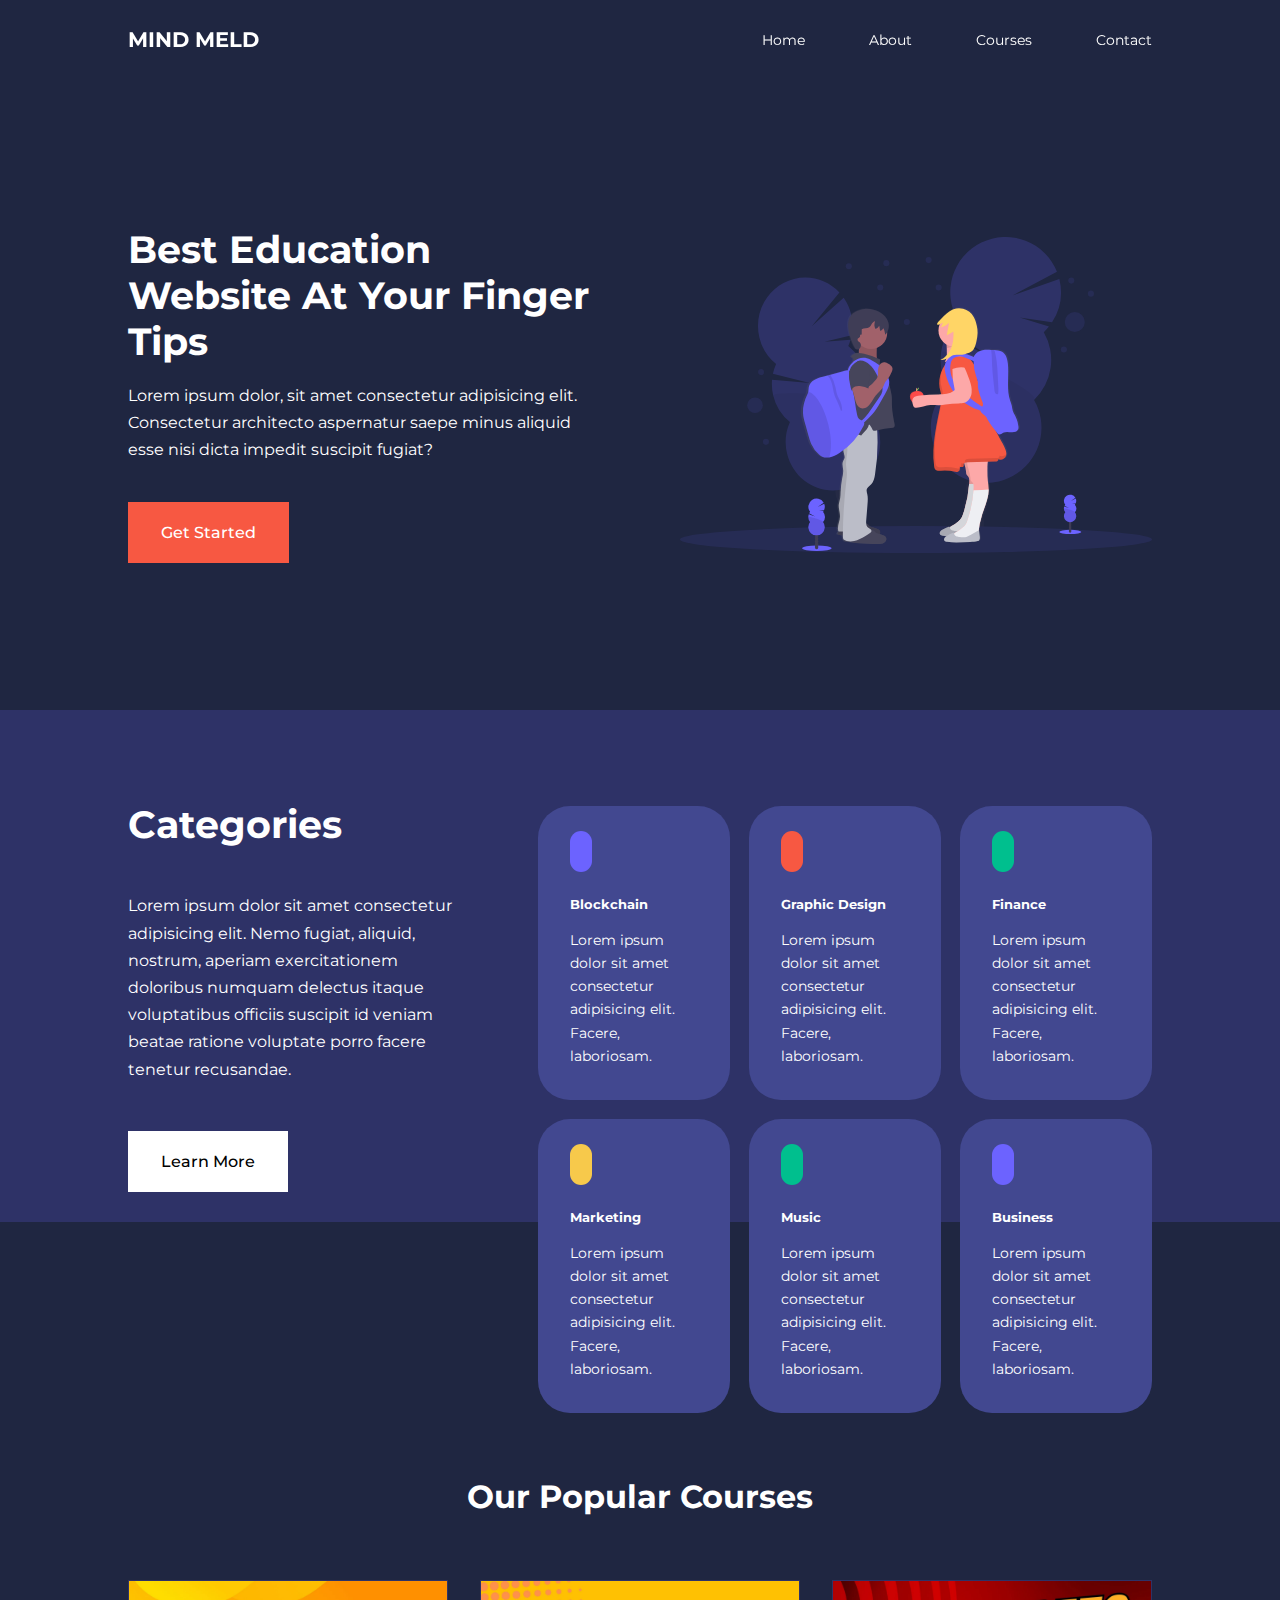
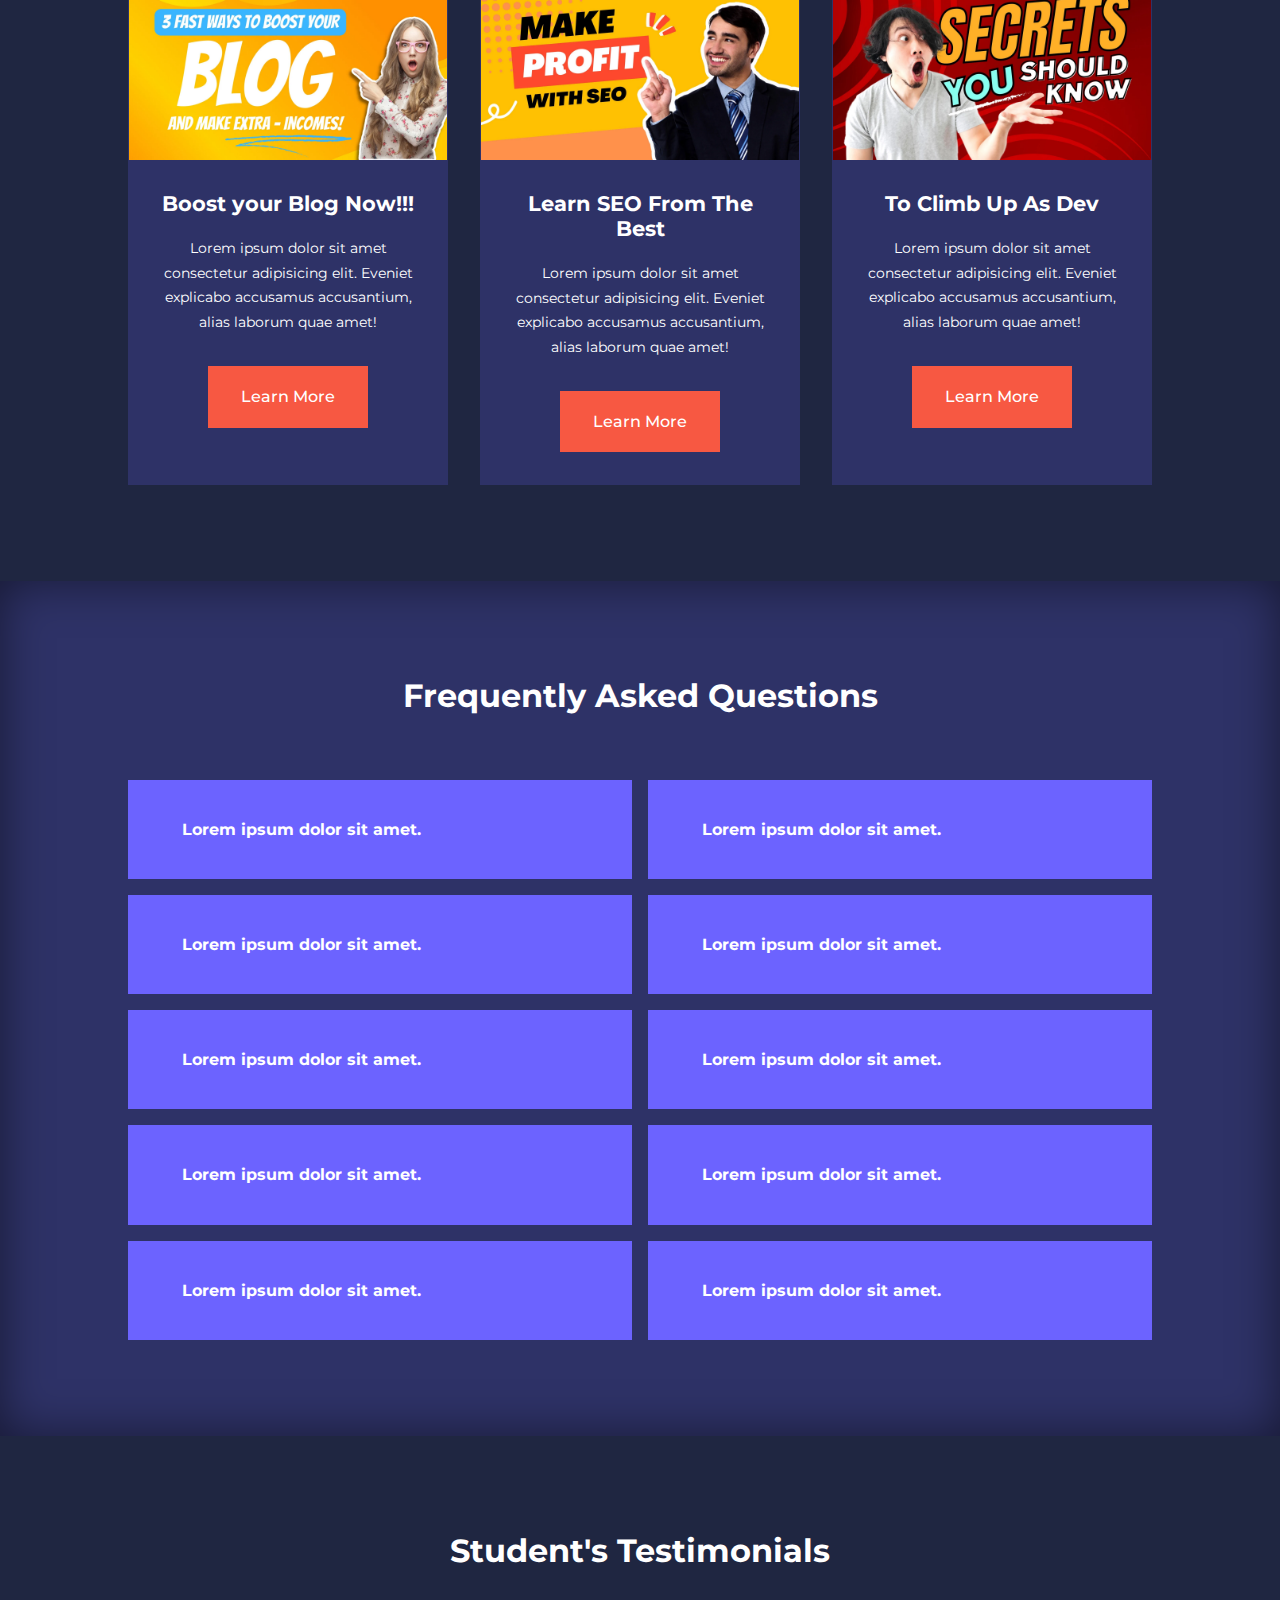
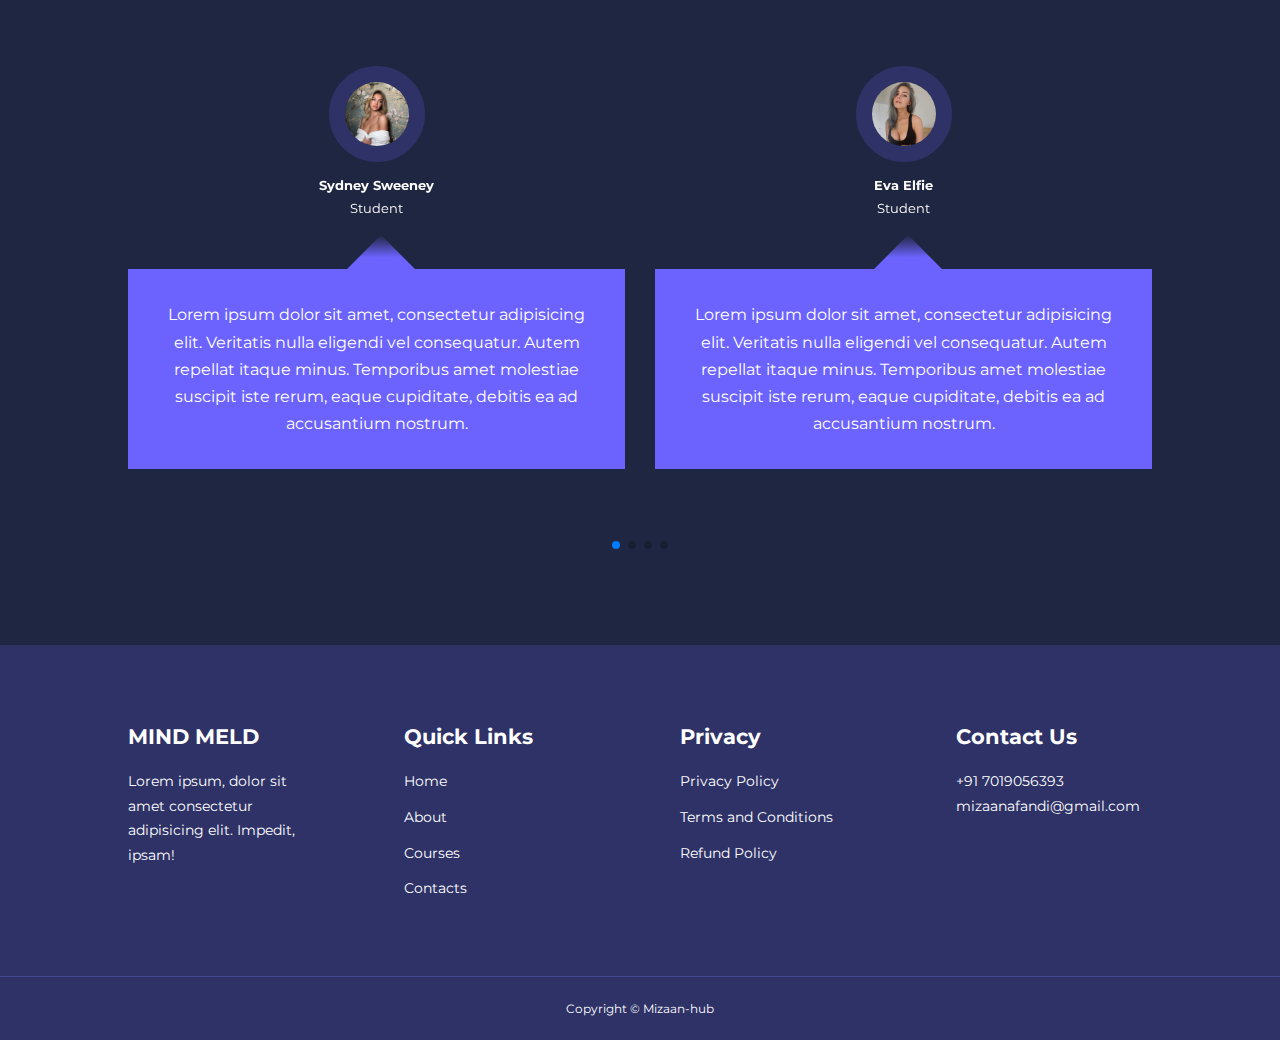
==== index.html @ 9d789cd0 "Changed Course title" ====
<!DOCTYPE html>
<html lang="en">

<head>

    <meta charset="UTF-8">
    <meta name="viewport" content="width=device-width, initial-scale=1.0">

    <!-- ICONS SCOUT CDN -->
    <link rel="stylesheet" href="https://unicons.iconscout.com/release/v2.1.6/css/unicons.css">

    <!-- SWIPER JS CND -->
    <link rel="stylesheet" href="https://cdn.jsdelivr.net/npm/swiper@11/swiper-bundle.min.css"/>

    <!-- FONTS (MONTSERRAT) -->
    <link rel="preconnect" href="https://fonts.googleapis.com">
    <link rel="preconnect" href="https://fonts.gstatic.com" crossorigin>
    <link href="https://fonts.googleapis.com/css2?family=Montserrat:wght@100..900&display=swap" rel="stylesheet">

    <title>Mind Meld | Best Education Website At Your Finger Tips</title>
    <link rel="shortcut icon" href="./assets/pics/favicon.png" type="image/x-icon">
    <link rel="stylesheet" href="./style.css">

</head>

<body>

    <!-- NAV BAR -->
    <nav>
        <div class="container nav__container">
            <a href="index.html"><h4>MIND MELD</h4></a>
            <ul class="nav__menu">
                <li><a href="index.html">Home</a></li>
                <li><a href="./assets/about/about.html">About</a></li>
                <li><a href="./assets/courses/courses.html">Courses</a></li>
                <li><a href="./assets/contact/contact.html">Contact</a></li>
            </ul>
            <button id="open-menu-btn"><i class="uil uil-bars"></i></button>
            <button id="close-menu-btn"><i class="uil uil-multiply"></i></button>
        </div>
    </nav>
    <!-- NAV BAR END -->

    <!-- HEADER SECTION -->
    <header>
        <div class="container header__container">

            <div class="header__left">
                <h1>Best Education Website At Your Finger Tips</h1>
                <p>Lorem ipsum dolor, sit amet consectetur adipisicing elit. Consectetur architecto aspernatur saepe minus aliquid esse nisi dicta impedit suscipit fugiat?</p>
                <a href="./assets/courses/courses.html" class="btn btn-primary">Get Started</a>
            </div>
            

            <div class="header__right">
                <div class="header__right-image">
                    <img src="./assets/images/header.svg">
                </div>
            </div>

        </div>
    </header>
    <!-- HEADER SECTION END -->

    <!-- CATEGORIES SECTION -->
    <section class="categories">
        <div class="container categories__container">

            <div class="categories__left">
                <h1>Categories</h1>
                <p>Lorem ipsum dolor sit amet consectetur adipisicing elit. Nemo fugiat, aliquid, nostrum, aperiam exercitationem doloribus numquam delectus itaque voluptatibus officiis suscipit id veniam beatae ratione voluptate porro facere tenetur recusandae.</p>
                <a href="#" class="btn">Learn More</a>
            </div>

            <div class="categories__right">
                <article class="category">
                    <span class="category__icon">
                        <i class="uil uil-bitcoin-circle"></i>
                    </span>
                    <h5>Blockchain</h5>
                        <p>Lorem ipsum dolor sit amet consectetur adipisicing elit. Facere, laboriosam.</p>
                </article>

                <article class="category">
                    <span class="category__icon">
                        <i class="uil uil-palette"></i>
                    </span>
                    <h5>Graphic Design</h5>
                        <p>Lorem ipsum dolor sit amet consectetur adipisicing elit. Facere, laboriosam.</p>
                </article>

                <article class="category">
                    <span class="category__icon">
                        <i class="uil uil-usd-circle"></i>
                    </span>
                    <h5>Finance</h5>
                        <p>Lorem ipsum dolor sit amet consectetur adipisicing elit. Facere, laboriosam.</p>
                </article>

                <article class="category">
                    <span class="category__icon">
                        <i class="uil uil-megaphone"></i>
                    </span>
                    <h5>Marketing</h5>
                        <p>Lorem ipsum dolor sit amet consectetur adipisicing elit. Facere, laboriosam.</p>
                </article>

                <article class="category">
                    <span class="category__icon">
                        <i class="uil uil-music"></i>
                    </span>
                    <h5>Music</h5>
                        <p>Lorem ipsum dolor sit amet consectetur adipisicing elit. Facere, laboriosam.</p>
                </article>

                <article class="category">
                    <span class="category__icon">
                        <i class="uil uil-puzzle-piece"></i>
                    </span>
                    <h5>Business</h5>
                        <p>Lorem ipsum dolor sit amet consectetur adipisicing elit. Facere, laboriosam.</p>
                </article>
            </div>

        </div>
    </section>
    <!-- CATEGORIES SECTION END -->

    <!-- COURSES -->
    <section class="courses">
        <h2>Our Popular Courses</h2>
        <div class="container courses__container">
            <article class="course">
                <div class="course__img">
                    <img src="./assets/pics/thumbnail-1.webp">
                </div>
                <div class="course__info">
                    <h4>Boost your Blog Now!!!</h4>
                    <p>Lorem ipsum dolor sit amet consectetur adipisicing elit. Eveniet explicabo accusamus accusantium, alias laborum quae amet!</p>
                    <a href="./assets/courses/courses.html" class="btn btn-primary">Learn More</a>
                </div>
            </article>

            <article class="course">
                <div class="course__img">
                    <img src="./assets/pics/thumbnail-2.webp">
                </div>
                <div class="course__info">
                    <h4>Learn SEO From The Best</h4>
                    <p>Lorem ipsum dolor sit amet consectetur adipisicing elit. Eveniet explicabo accusamus accusantium, alias laborum quae amet!</p>
                    <a href="./assets/courses/courses.html" class="btn btn-primary">Learn More</a>
                </div>
            </article>

            <article class="course">
                <div class="course__img">
                    <img src="./assets/pics/thumbnail-3.webp">
                </div>
                <div class="course__info">
                    <h4>To Climb Up As Dev</h4>
                    <p>Lorem ipsum dolor sit amet consectetur adipisicing elit. Eveniet explicabo accusamus accusantium, alias laborum quae amet!</p>
                    <a href="./assets/courses/courses.html" class="btn btn-primary">Learn More</a>
                </div>
            </article>
        </div>
    </section>
    <!-- COURSES END -->

    <!-- FAQ's -->
    <section class="faqs">
        <h2>Frequently Asked Questions</h2>
        <div class="container faqs__container">
            <article class="faq">
                <div class="faq__icon"><i class="uil uil-plus"></i></div>
                <div class="question__answer">
                    <h4>Lorem ipsum dolor sit amet.</h4>
                    <p>Lorem, ipsum dolor sit amet consectetur adipisicing elit. Ut totam nam at, exercitationem et obcaecati eaque perferendis distinctio fuga maxime in expedita quam illum minus commodi, modi delectus ab suscipit.</p>
                </div>
            </article>

            <article class="faq">
                <div class="faq__icon"><i class="uil uil-plus"></i></div>
                <div class="question__answer">
                    <h4>Lorem ipsum dolor sit amet.</h4>
                    <p>Lorem, ipsum dolor sit amet consectetur adipisicing elit. Ut totam nam at, exercitationem et obcaecati eaque perferendis distinctio fuga maxime in expedita quam illum minus commodi, modi delectus ab suscipit.</p>
                </div>
            </article>

            <article class="faq">
                <div class="faq__icon"><i class="uil uil-plus"></i></div>
                <div class="question__answer">
                    <h4>Lorem ipsum dolor sit amet.</h4>
                    <p>Lorem, ipsum dolor sit amet consectetur adipisicing elit. Ut totam nam at, exercitationem et obcaecati eaque perferendis distinctio fuga maxime in expedita quam illum minus commodi, modi delectus ab suscipit.</p>
                </div>
            </article>

            <article class="faq">
                <div class="faq__icon"><i class="uil uil-plus"></i></div>
                <div class="question__answer">
                    <h4>Lorem ipsum dolor sit amet.</h4>
                    <p>Lorem, ipsum dolor sit amet consectetur adipisicing elit. Ut totam nam at, exercitationem et obcaecati eaque perferendis distinctio fuga maxime in expedita quam illum minus commodi, modi delectus ab suscipit.</p>
                </div>
            </article>

            <article class="faq">
                <div class="faq__icon"><i class="uil uil-plus"></i></div>
                <div class="question__answer">
                    <h4>Lorem ipsum dolor sit amet.</h4>
                    <p>Lorem, ipsum dolor sit amet consectetur adipisicing elit. Ut totam nam at, exercitationem et obcaecati eaque perferendis distinctio fuga maxime in expedita quam illum minus commodi, modi delectus ab suscipit.</p>
                </div>
            </article>

            <article class="faq">
                <div class="faq__icon"><i class="uil uil-plus"></i></div>
                <div class="question__answer">
                    <h4>Lorem ipsum dolor sit amet.</h4>
                    <p>Lorem, ipsum dolor sit amet consectetur adipisicing elit. Ut totam nam at, exercitationem et obcaecati eaque perferendis distinctio fuga maxime in expedita quam illum minus commodi, modi delectus ab suscipit.</p>
                </div>
            </article>

            <article class="faq">
                <div class="faq__icon"><i class="uil uil-plus"></i></div>
                <div class="question__answer">
                    <h4>Lorem ipsum dolor sit amet.</h4>
                    <p>Lorem, ipsum dolor sit amet consectetur adipisicing elit. Ut totam nam at, exercitationem et obcaecati eaque perferendis distinctio fuga maxime in expedita quam illum minus commodi, modi delectus ab suscipit.</p>
                </div>
            </article>

            <article class="faq">
                <div class="faq__icon"><i class="uil uil-plus"></i></div>
                <div class="question__answer">
                    <h4>Lorem ipsum dolor sit amet.</h4>
                    <p>Lorem, ipsum dolor sit amet consectetur adipisicing elit. Ut totam nam at, exercitationem et obcaecati eaque perferendis distinctio fuga maxime in expedita quam illum minus commodi, modi delectus ab suscipit.</p>
                </div>
            </article>

            <article class="faq">
                <div class="faq__icon"><i class="uil uil-plus"></i></div>
                <div class="question__answer">
                    <h4>Lorem ipsum dolor sit amet.</h4>
                    <p>Lorem, ipsum dolor sit amet consectetur adipisicing elit. Ut totam nam at, exercitationem et obcaecati eaque perferendis distinctio fuga maxime in expedita quam illum minus commodi, modi delectus ab suscipit.</p>
                </div>
            </article>

            <article class="faq">
                <div class="faq__icon"><i class="uil uil-plus"></i></div>
                <div class="question__answer">
                    <h4>Lorem ipsum dolor sit amet.</h4>
                    <p>Lorem, ipsum dolor sit amet consectetur adipisicing elit. Ut totam nam at, exercitationem et obcaecati eaque perferendis distinctio fuga maxime in expedita quam illum minus commodi, modi delectus ab suscipit.</p>
                </div>
            </article>
            
        </div>
    </section>
    <!-- FAQ's END -->

    <!-- TESTIMONIALS -->
    <section class="container testimonials__container mySwiper">
        <h2>Student's Testimonials</h2>
        <div class="swiper-wrapper">
            <article class="testimonial swiper-slide">
                <div class="avatar">
                    <img src="./assets/pics/sydney-2.webp">
                </div>
                <div class="testimonial__info">
                    <h5>Sydney Sweeney</h5>
                    <small>Student</small>
                    <div class="testimonial__body">
                        <p>Lorem ipsum dolor sit amet, consectetur adipisicing elit. Veritatis nulla eligendi vel consequatur. Autem repellat itaque minus. Temporibus amet molestiae suscipit iste rerum, eaque cupiditate, debitis ea ad accusantium nostrum.</p>
                    </div>
                </div>
            </article>

            <article class="testimonial swiper-slide">
                <div class="avatar">
                    <img src="./assets/pics/eva-4.jpg">
                </div>
                <div class="testimonial__info">
                    <h5>Eva Elfie</h5>
                    <small>Student</small>
                    <div class="testimonial__body">
                        <p>Lorem ipsum dolor sit amet, consectetur adipisicing elit. Veritatis nulla eligendi vel consequatur. Autem repellat itaque minus. Temporibus amet molestiae suscipit iste rerum, eaque cupiditate, debitis ea ad accusantium nostrum.</p>
                    </div>
                </div>
            </article>

            <article class="testimonial swiper-slide">
                <div class="avatar">
                    <img src="./assets/pics/beer-3.jpg">
                </div>
                <div class="testimonial__info">
                    <h5>Madison Beer</h5>
                    <small>Student</small>
                    <div class="testimonial__body">
                        <p>Lorem ipsum dolor sit amet, consectetur adipisicing elit. Veritatis nulla eligendi vel consequatur. Autem repellat itaque minus. Temporibus amet molestiae suscipit iste rerum, eaque cupiditate, debitis ea ad accusantium nostrum.</p>
                    </div>
                </div>
            </article>

            <article class="testimonial swiper-slide">
                <div class="avatar">
                    <img src="./assets/pics/alex-1.jpg">
                </div>
                <div class="testimonial__info">
                    <h5>Alexandra Daddario</h5>
                    <small>Student</small>
                    <div class="testimonial__body">
                        <p>Lorem ipsum dolor sit amet, consectetur adipisicing elit. Veritatis nulla eligendi vel consequatur. Autem repellat itaque minus. Temporibus amet molestiae suscipit iste rerum, eaque cupiditate, debitis ea ad accusantium nostrum.</p>
                    </div>
                </div>
            </article>

            <article class="testimonial swiper-slide">
                <div class="avatar">
                    <img src="./assets/pics/mommy-3.jpg">
                </div>
                <div class="testimonial__info">
                    <h5>Elizabeth Olsen</h5>
                    <small>Student</small>
                    <div class="testimonial__body">
                        <p>Lorem ipsum dolor sit amet, consectetur adipisicing elit. Veritatis nulla eligendi vel consequatur. Autem repellat itaque minus. Temporibus amet molestiae suscipit iste rerum, eaque cupiditate, debitis ea ad accusantium nostrum.</p>
                    </div>
                </div>
            </article>
        </div>
        <div class="swiper-pagination"></div>
    </section>
    <!-- TESTIMONIALS END -->

    <!-- FOOTER -->
    <footer>
        <div class="container footer__container">

           <div class="footer__1">
            <h4><a href="./index.html" class="footer__logo">MIND MELD</a></h4>
            <p>Lorem ipsum, dolor sit amet consectetur adipisicing elit. Impedit, ipsam!</p>
           </div> 

           <div class="footer__2">
            <h4>Quick Links</h4>
            <ul class="quickLinks">
                <li><a href="./index.html">Home</a></li>
                <li><a href="./assets/about/about.html">About</a></li>
                <li><a href="./assets/courses/courses.html">Courses</a></li>
                <li><a href="./assets/contact/contact.html">Contacts</a></li>
            </ul>
           </div>

           <div class="footer__3">
            <h4>Privacy</h4>
            <ul class="privacy">
                <li><a href="#">Privacy Policy</a></li>
                <li><a href="#">Terms and Conditions</a></li>
                <li><a href="#">Refund Policy</a></li>
            </ul>
           </div>

           <div class="footer__4">
            <h4>Contact Us</h4>

            <div>
                <p>+91 7019056393</p>
                <p>mizaanafandi@gmail.com</p>
            </div>

            <ul class="footer__socials">
                <li>
                    <a href="https://github.com/Mizaan-hub"><i class="uil uil-github"></i></a>
                </li>
                <li>
                    <a href="https://www.linkedin.com/in/mohammed-aymaan-7814902a0/"><i class="uil uil-linkedin"></i></a>
                </li>
                <li>
                    <a href="https://x.com/MizaanAfandi"><i class="uil uil-twitter"></i></a>
                </li>
            </ul>
           </div>

        </div>

        <div class="footer__copyright">
            <small>Copyright &copy; <a href="https://github.com/Mizaan-hub">Mizaan-hub</a></small>
           </div>

    </footer>
    <!-- FOOTER END -->

    <script src="https://cdn.jsdelivr.net/npm/swiper@11/swiper-bundle.min.js"></script>

    <script src="./script.js"></script>

    <script>
        var swiper = new Swiper(".mySwiper", {
            slidesPerView: 1,
            spaceBetween: 30,
            pagination: {
            el: ".swiper-pagination",
            clickable: true,
          },
          //when window > 600px
          breakpoints:{
                600: {
                    slidesPerView: 2
                }
            },
        });
      </script>
</body>

</html>
---- style.css ----
*{
    margin: 0;
    padding: 0;
    text-decoration: none;
    border: 0;
    outline: 0;
    list-style: none;
    box-sizing: border-box;
}

:root{
    --color-primary: #6c63ff;
    --color-success: #00bf8e;
    --color-warning:#f7c94b;
    --color-danger: #f75842;
    --color-danger-variant: rgba(247,88,66,0.4);
    --color-white: #fff;
    --color-black: #000;
    --color-light: rgba(255,255,255,0.7);
    --color-bg: #1f2641;
    --color-bg1: #2e3267;
    --color-bg2: #424890;

    --container-width-lg: 80%;
    --container-width-md: 90%;
    --container-width-sm: 94%;

    --transition: all 400ms ease;
}

body{
    font-family: "Montserrat", sans-serif;
    line-height: 1.7;
    background: var(--color-bg);
    color: var(--color-white);
}

.container{
    width: var(--container-width-lg);
    margin: 0 auto;
}

section{
    padding: 6rem 0;
}

section h2{
    text-align: center;
    margin-bottom: 4rem;
}

h1, h2, h3, h4, h5{
    line-height: 1.2;
}

h1{
    font-size: 2.4rem;
}

h2{
    font-size: 2rem;
}

h3{
    font-size: 1.6rem;
}

h4{
    font-size: 1.3rem;
}

a{
    color: var(--color-white);
}

img{
    width: 100%;
    display: block;
    object-fit: cover;
}

.btn{
    display: inline-block;
    background: var(--color-white);
    color: var(--color-black);
    padding: 1rem 2rem;
    border: 1px solid transparent;
    font-weight: 500;
    transition: var(--transition);
}

.btn:hover{
    background: transparent;
    color: var(--color-white);
    border-color: var(--color-white);
}

.btn-primary{
    background: var(--color-danger);
    color: var(--color-white);
}

/* NAVBAR */

nav{
    background: transparent;
    width: 100vw;
    height: 5rem;
    position: fixed;
    top: 0;
    z-index: 11;
}

/* for window scroll*/
.window-scroll{
    background: var(--color-primary);
    box-shadow: 0 1rem 2rem rgba(0,0,0,0.2);
}

.nav__container{
    height: 100%;
    display: flex;
    justify-content: space-between;
    align-items: center;
}

nav button{
    display: none;
}

.nav__menu{
    display: flex;
    align-items: center;
    gap: 4rem;
}

.nav__menu a{
    font-size: 0.9rem;
    transition: var(--transition);
}

.nav__menu a:hover{
    color: var(--color-bg2);
}
/* END OF NAV SECTION */

/* HEADER SECTION */
header{
    position: relative;
    top: 5rem;
    overflow: hidden;
    height: 70vh;
    margin-bottom: 5rem;
}

.header__container{
    display: grid;
    grid-template-columns: 1fr 1fr;
    align-items: center;
    gap: 5rem;
    height: 100%;
}

.header__left p{
    margin: 1rem 0 2.4rem;
}
/* END OF HEADER SECTION */

/* CATEGORIES */
.categories{
    background: var(--color-bg1);
    height: 32rem;
    /* margin-bottom: 3rem; */
}

.categories h1{
    line-height: 1;
    margin-bottom: 3rem;
}

.categories__container{
    display: grid;
    grid-template-columns: 40% 60%;
}

.categories__left{
    margin-right: 4rem;
}

.categories__left p{
    margin: 1rem 0 3rem;
}

.categories__right{
    display: grid;
    grid-template-columns: repeat(3, 1fr);
    gap: 1.2rem;
}

.category{
    background: var(--color-bg2);
    padding: 2rem;
    border-radius: 2rem;
    transition: var(--transition);
}

.category:hover{
    box-shadow: 0 3rem 3rem rgba(0,0,0,0.3);
    cursor: pointer;
}

.category__icon{
    background: var(--color-primary);
    padding: 0.7rem;
    border-radius: 0.9rem;
}

.category:nth-child(2) .category__icon{
    background: var(--color-danger);
}

.category:nth-child(3) .category__icon{
    background: var(--color-success);
}

.category:nth-child(4) .category__icon{
    background: var(--color-warning);
}

.category:nth-child(5) .category__icon{
    background: var(--color-success);
}

.category:nth-child(6) .category__icon{
    background: var(--color-primary);
}

.category h5{
    margin: 2rem 0 1rem;
}

.category p{
    font-size: 0.85rem;
}
/* END OF CATEGORIES */

/* COURSES */
.courses{
    margin-top: 10rem;
}

.courses__container{
    display: grid;
    grid-template-columns: repeat(3, 1fr);
    gap: 2rem;
}

.course{
    background: var(--color-bg1);
    text-align: center;
    border: 1px solid transparent;
    transition: var(--transition);
}

.course:hover{
    background: transparent;
    border-color: var(--color-primary);
}

.course__info{
    padding: 2rem;
}

.course__info p{
    margin: 1.2rem 0 2rem;
    font-size: 0.9rem;
}
/* END OF COURSES */

/* FAQ's */
.faqs{
    background: var(--color-bg1);
    box-shadow: inset 0 0 3rem rgba(0,0,0,0.5);
}

.faqs__container{
    display: grid;
    grid-template-columns: 1fr 1fr;
    gap: 1rem;
}

.faq{
    padding: 2rem;
    display: flex;
    align-items: center;
    gap: 1.4rem;
    height: fit-content;
    background: var(--color-primary);
    cursor: pointer;
}

.faq h4{
    font-size: 1rem;
    line-height: 2.2;
}

.faq__icon{
    align-self: flex-start;
    font-size: 1.2rem;
}

.faq p{
    margin-top: 0.8rem;
    display: none;
}

.faq.fuga p{
    display: block;
}
/* END OF FAQ's */

/* TESTIMONIAL */
.testimonials__container{
    overflow-x: hidden;
    position: relative;
    margin-bottom: 5rem;
}

.testimonial{
    padding-top: 2rem;
}

.avatar{
    width: 6rem;
    height: 6rem;
    border-radius: 50%;
    overflow: hidden;
    margin: 0 auto 1rem;
    border: 1rem solid var(--color-bg1);
}

.testimonial__info{
    text-align: center;
}

.testimonial__body{
    background: var(--color-primary);
    padding: 2rem;
    margin-top: 3rem;
    position: relative;
}

.testimonial__body::before{
    content: "";
    display: block;
    background: linear-gradient(134deg,transparent,var(--color-primary),var(--color-primary),var(--color-primary));
    width: 3rem;
    height: 3rem;
    position: absolute;
    left: 46%;
    top: -1.5rem;
    transform: rotate(45deg);
}
/* END OF TESTIMONIAL */

/* FOOTER */
footer{
    background: var(--color-bg1);
    padding-top: 5rem;
    font-size: 0.9rem;
}

.footer__container{
    display: grid;
    grid-template-columns: repeat(4,1fr);
    gap: 5rem;
}

.footer__container > div h4{
    margin-bottom: 1.2rem;
}

.footer__1 p{
    margin: 0 0 2rem;
}

footer ul li{
    margin-bottom: 0.7rem;
}

footer ul li a:hover{
    text-decoration: underline;
}

.footer__socials{
    display: flex;
    gap: 1rem;
    font-size: 1.2rem;
    margin-top: 2rem;
}

.footer__copyright{
    text-align: center;
    margin-top: 4rem;
    padding: 1.2rem 0;
    border-top: 1px solid var(--color-bg2);
}
/* END OF FOOTER */

/* MEDIA QUERIES FOR TABLETS */
@media screen and (max-width: 1024px) {

    .container{
        width: var(--container-width-md);
    }

    h1{
        font-size: 2rem;
    }

    h2{
        font-size: 1.7rem;
    }

    h3{
        font-size: 1.4rem;
    }

    h4{
        font-size: 1.2rem;
    }

    /* NAV BAR */

    nav button{
        display: inline-block;
        background: transparent;
        font-size: 1.8rem;
        color: var(--color-white);
        cursor: pointer;
    }

    nav button#close-menu-btn{
        display: none;
    }

    .nav__menu{
        position: fixed;
        top: 5rem;
        right: 5%;
        height: fit-content;
        width: 18rem;
        flex-direction: column;
        gap: 0;
        display: none;
    }

    .nav__menu li{
        width: 100%;
        height: 5.8rem;
    }

    .nav__menu li a{
        background: var(--color-primary);
        box-shadow: -4rem 6rem 10rem rgba(0,0,0,0.6);
        width: 100%;
        height: 100%;
        display: grid;
        place-items: center;
    }

    .nav__menu li a:hover{
        background: var(--color-bg2);
        color: var(--color-white);
    }
}
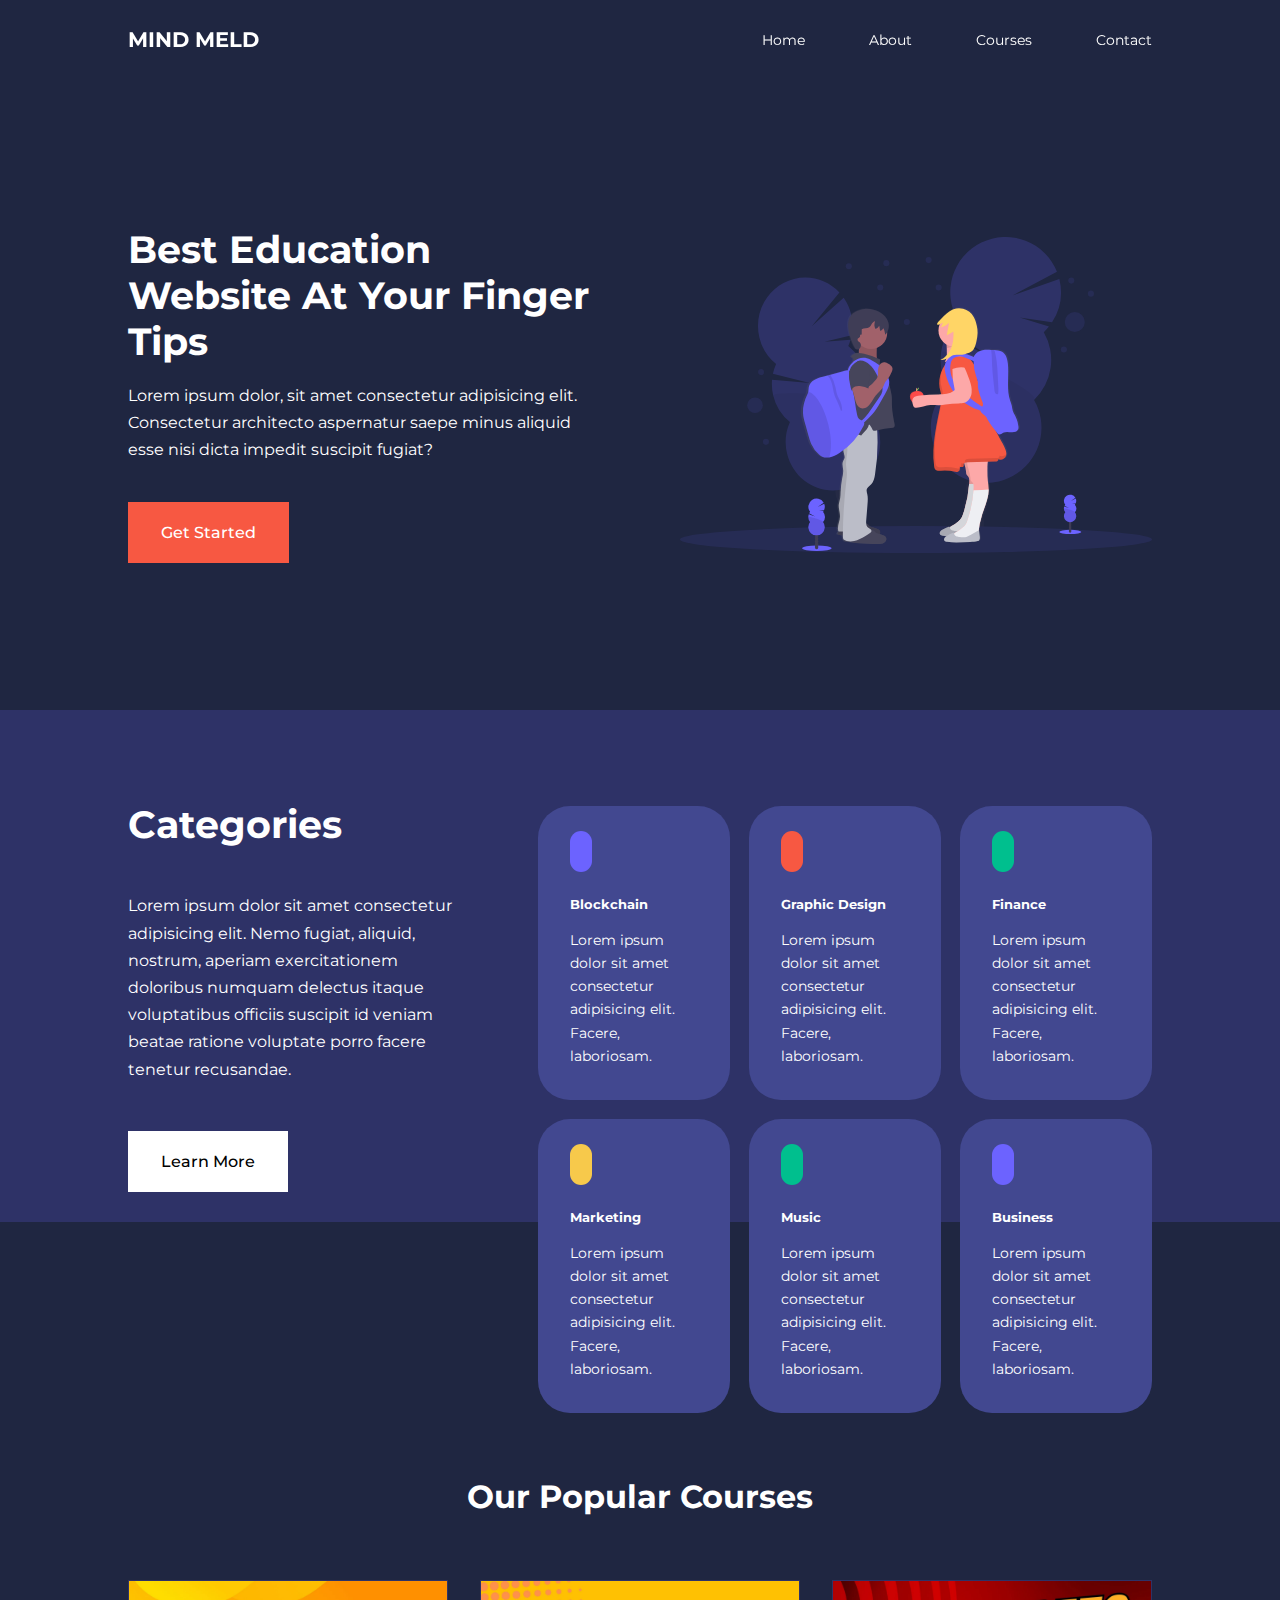
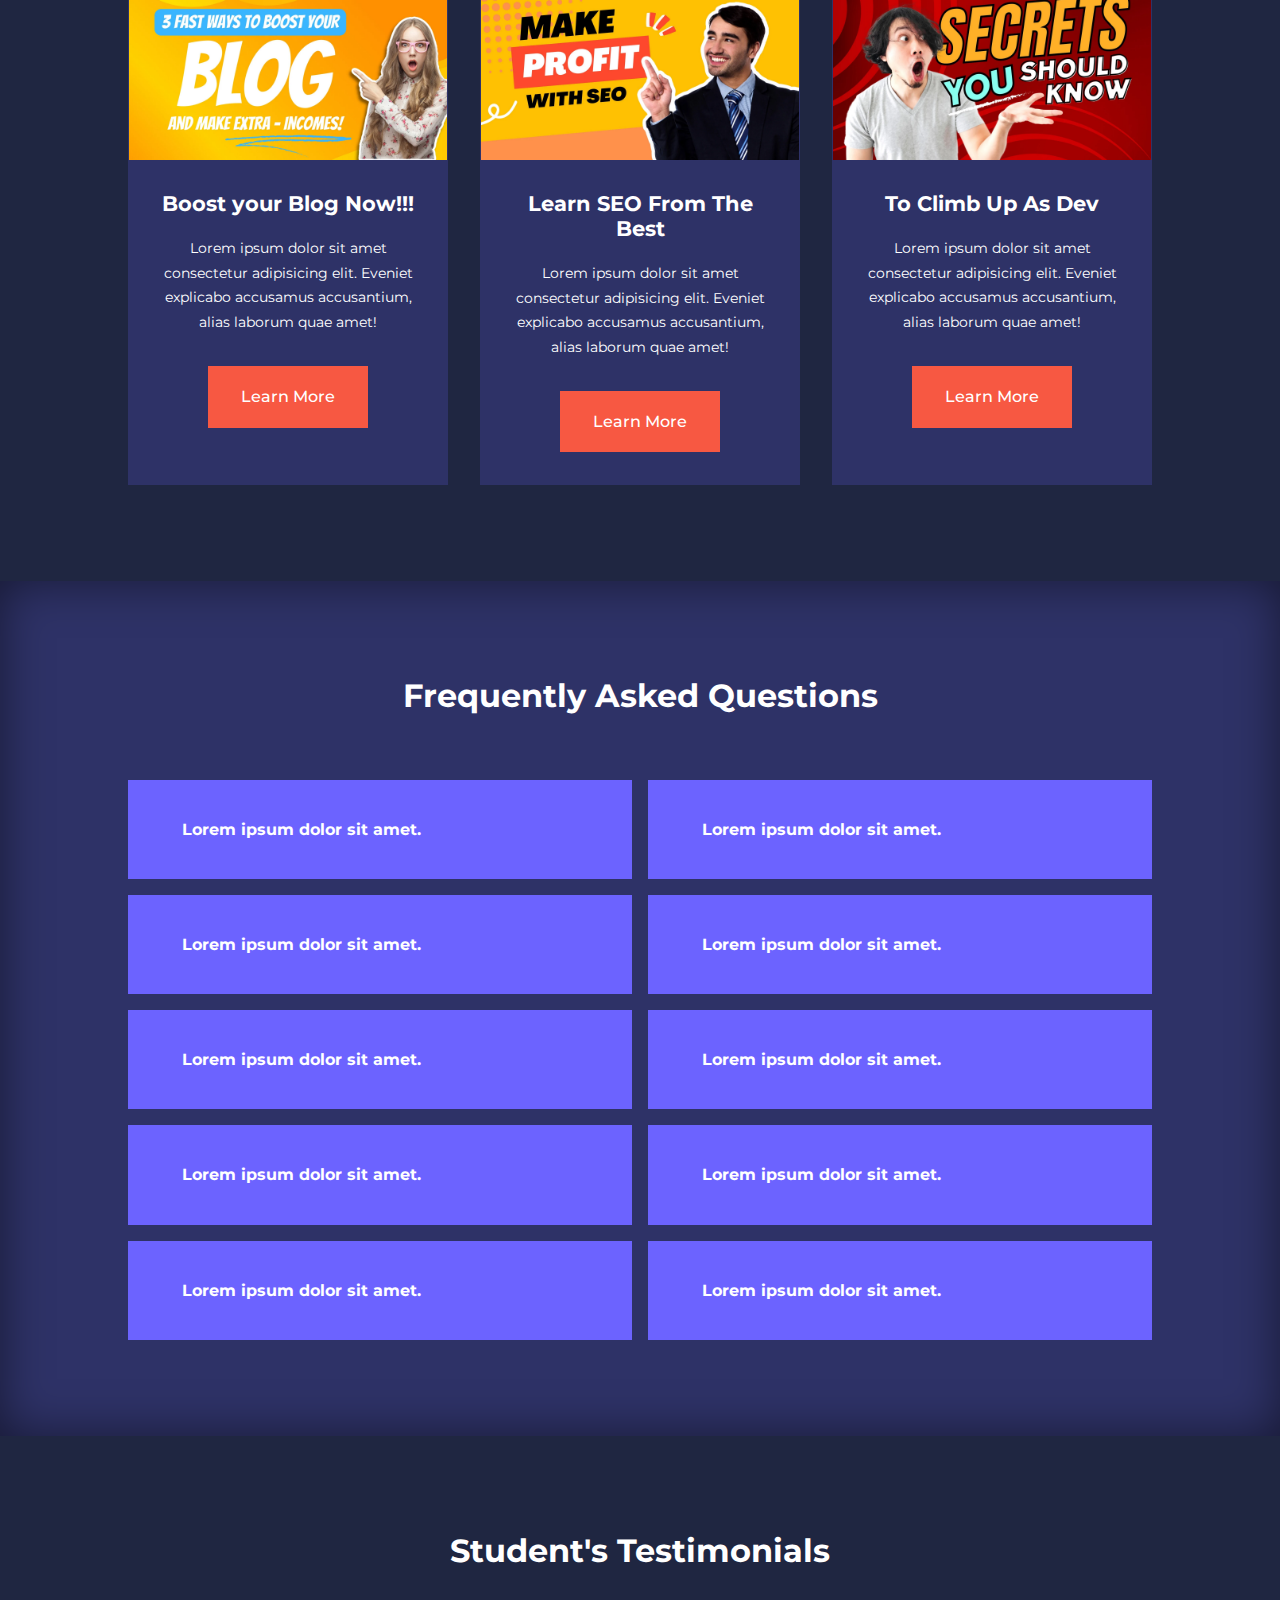
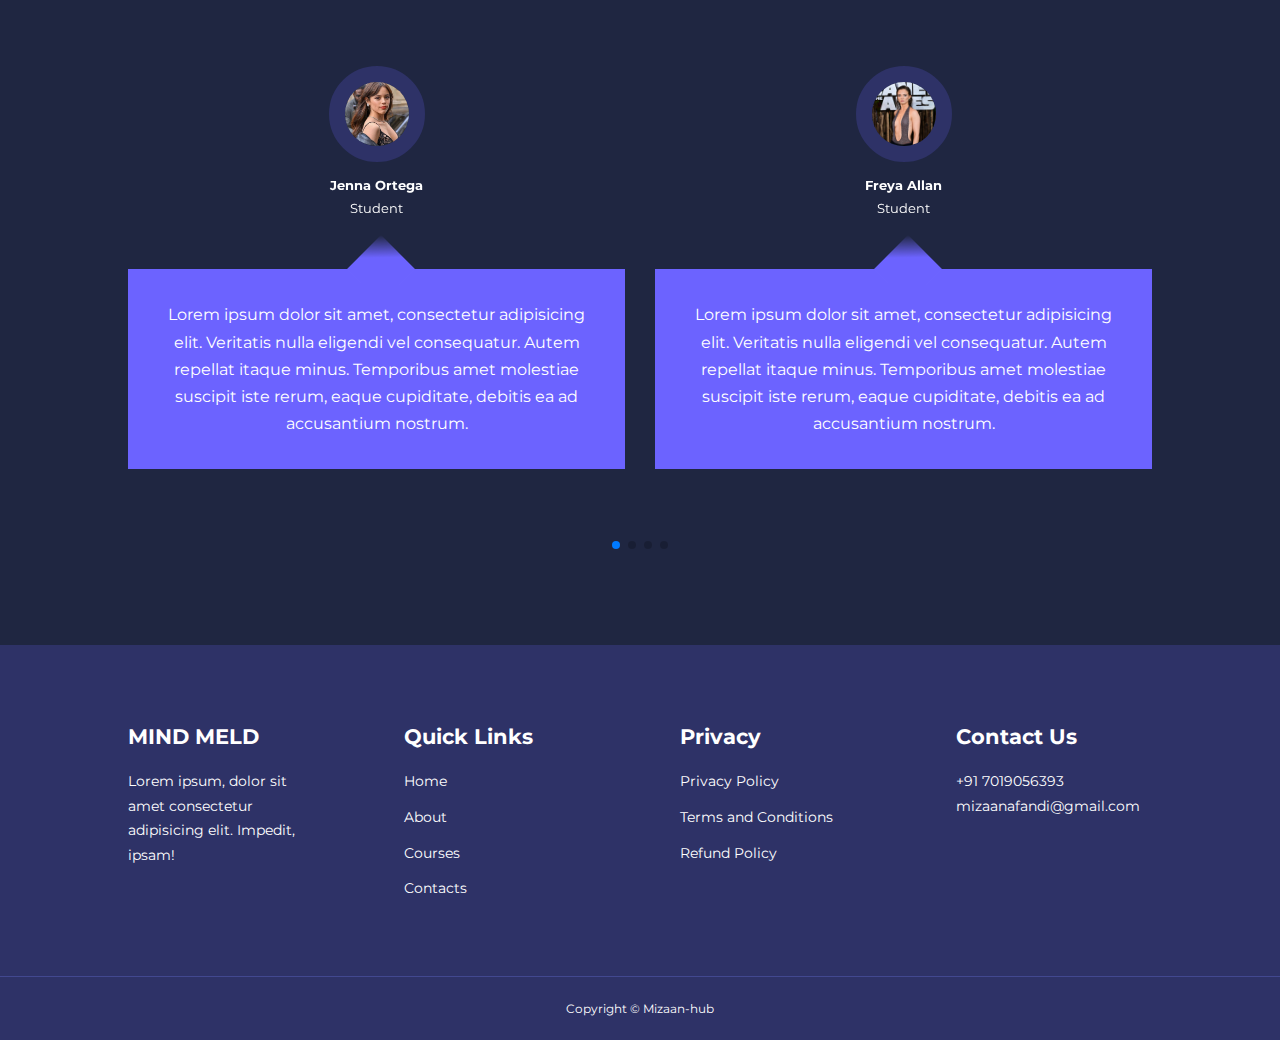
==== commit dc1f3805: "Updated Testimonial's avatars" ====
--- a/index.html
+++ b/index.html
@@ -54,7 +54,7 @@
 
             <div class="header__right">
                 <div class="header__right-image">
-                    <img src="./assets/images/header.svg">
+                    <img src="./assets/pics/header.svg">
                 </div>
             </div>
 
@@ -260,10 +260,13 @@
         <div class="swiper-wrapper">
             <article class="testimonial swiper-slide">
                 <div class="avatar">
-                    <img src="./assets/pics/sydney-2.webp">
+                    <img src="./assets/pics/jenna-4.jpg">
+                </div>
+                <div class="avatar-popup">
+                    <img src="./assets/pics/jenna-4.jpg" alt="Avatar">
                 </div>
                 <div class="testimonial__info">
-                    <h5>Sydney Sweeney</h5>
+                    <h5>Jenna Ortega</h5>
                     <small>Student</small>
                     <div class="testimonial__body">
                         <p>Lorem ipsum dolor sit amet, consectetur adipisicing elit. Veritatis nulla eligendi vel consequatur. Autem repellat itaque minus. Temporibus amet molestiae suscipit iste rerum, eaque cupiditate, debitis ea ad accusantium nostrum.</p>
@@ -273,10 +276,13 @@
 
             <article class="testimonial swiper-slide">
                 <div class="avatar">
-                    <img src="./assets/pics/eva-4.jpg">
+                    <img src="./assets/pics/freya-2.jpg">
+                </div>
+                <div class="avatar-popup">
+                    <img src="./assets/pics/freya-2.jpg" alt="Avatar">
                 </div>
                 <div class="testimonial__info">
-                    <h5>Eva Elfie</h5>
+                    <h5>Freya Allan</h5>
                     <small>Student</small>
                     <div class="testimonial__body">
                         <p>Lorem ipsum dolor sit amet, consectetur adipisicing elit. Veritatis nulla eligendi vel consequatur. Autem repellat itaque minus. Temporibus amet molestiae suscipit iste rerum, eaque cupiditate, debitis ea ad accusantium nostrum.</p>
@@ -286,10 +292,13 @@
 
             <article class="testimonial swiper-slide">
                 <div class="avatar">
-                    <img src="./assets/pics/beer-3.jpg">
+                    <img src="./assets/pics/hailey-1.jpg">
+                </div>
+                <div class="avatar-popup">
+                    <img src="./assets/pics/hailey-1.jpg" alt="Avatar">
                 </div>
                 <div class="testimonial__info">
-                    <h5>Madison Beer</h5>
+                    <h5>Hailee Stienfeld</h5>
                     <small>Student</small>
                     <div class="testimonial__body">
                         <p>Lorem ipsum dolor sit amet, consectetur adipisicing elit. Veritatis nulla eligendi vel consequatur. Autem repellat itaque minus. Temporibus amet molestiae suscipit iste rerum, eaque cupiditate, debitis ea ad accusantium nostrum.</p>
@@ -299,10 +308,13 @@
 
             <article class="testimonial swiper-slide">
                 <div class="avatar">
-                    <img src="./assets/pics/alex-1.jpg">
+                    <img src="./assets/pics/hix-1.jpg">
+                </div>
+                <div class="avatar-popup">
+                    <img src="./assets/pics/hix-1.jpg" alt="Avatar">
                 </div>
                 <div class="testimonial__info">
-                    <h5>Alexandra Daddario</h5>
+                    <h5>Emma Hix</h5>
                     <small>Student</small>
                     <div class="testimonial__body">
                         <p>Lorem ipsum dolor sit amet, consectetur adipisicing elit. Veritatis nulla eligendi vel consequatur. Autem repellat itaque minus. Temporibus amet molestiae suscipit iste rerum, eaque cupiditate, debitis ea ad accusantium nostrum.</p>
@@ -312,10 +324,13 @@
 
             <article class="testimonial swiper-slide">
                 <div class="avatar">
-                    <img src="./assets/pics/mommy-3.jpg">
+                    <img src="./assets/pics/sybil-1.jpg">
+                </div>
+                <div class="avatar-popup">
+                    <img src="./assets/pics/sybil-1.jpg" alt="Avatar">
                 </div>
                 <div class="testimonial__info">
-                    <h5>Elizabeth Olsen</h5>
+                    <h5>Sybil A</h5>
                     <small>Student</small>
                     <div class="testimonial__body">
                         <p>Lorem ipsum dolor sit amet, consectetur adipisicing elit. Veritatis nulla eligendi vel consequatur. Autem repellat itaque minus. Temporibus amet molestiae suscipit iste rerum, eaque cupiditate, debitis ea ad accusantium nostrum.</p>
--- a/style.css
+++ b/style.css
@@ -336,6 +336,7 @@
     border-radius: 50%;
     overflow: hidden;
     margin: 0 auto 1rem;
+    cursor: pointer;
     border: 1rem solid var(--color-bg1);
 }
 
@@ -407,6 +408,22 @@
 }
 /* END OF FOOTER */
 
+/* AVATAR SHOW HIDE */
+.avatar-popup {
+    display: none;
+    z-index: 1000;
+    margin-bottom: 1rem;
+  }
+
+  .avatar-popup.show {
+    display: block;
+  }
+
+  .blur {
+    filter: blur(5px);
+  }
+/* AVATAR SHOW HIDE END */
+
 /* MEDIA QUERIES FOR TABLETS */
 @media screen and (max-width: 1024px) {
 
@@ -458,6 +475,31 @@
     .nav__menu li{
         width: 100%;
         height: 5.8rem;
+        animation: NavItems 400ms linear forwards;
+        transform-origin: top right;
+        opacity: 0;
+    }
+
+    .nav__menu li:nth-child(2){
+        animation-delay: 200ms;
+    }
+
+    .nav__menu li:nth-child(3){
+        animation-delay: 400ms;
+    }
+
+    .nav__menu li:nth-child(4){
+        animation-delay: 600ms;
+    }
+
+    @keyframes NavItems{
+        0%{
+            transform: rotateY(-180deg) rotateX(180deg) rotateZ(-180deg) scale(0.5);
+        }
+        100%{
+            transform: rotateY(0) rotateX(0) rotateX(0) scale(1);
+            opacity: 1;
+        }
     }
 
     .nav__menu li a{
@@ -473,4 +515,127 @@
         background: var(--color-bg2);
         color: var(--color-white);
     }
+
+    /* HEADER */
+    header{
+        height: 52vh;
+        margin-bottom: 4rem;
+    }
+
+    .header__container{
+        gap: 0;
+        padding-bottom: 3rem;
+    }
+
+    /* CATEGORIES */
+
+    .categories{
+        height: auto;
+    }
+
+    .categories__container{
+        grid-template-columns: 1fr;
+        gap: 3rem;
+    }
+
+    .categories__left{
+        margin-right: 0;
+    }
+
+    /* COURSES */
+
+    .courses{
+        margin-top: 0;
+    }
+
+    .courses__container{
+        grid-template-columns: 1fr 1fr;
+    }
+
+    /* FAQ's */
+
+    .faqs__container{
+        grid-template-columns: 1fr;
+    }
+
+    .faq{
+        padding: 1.5rem;
+    }
+
+    /* FOOTER */
+
+    .footer__container{
+        grid-template-columns: 1fr 1fr;
+    }
+}
+
+/* MEDIA QUERIES FOR MOBILES */
+@media screen and (max-width: 600px) {
+   .container{
+    width: var(--container-width-sm);
+   }
+
+   /* NAV BAR */
+   .nav__menu{
+    right: 3%;
+   }
+
+   /* HEADER */
+   header{
+    height: 100vh;
+   }
+
+   .header__container{
+    grid-template-columns: 1fr;
+    text-align: center;
+    margin-top: 0rem;
+   }
+
+   .header__left p{
+    margin-bottom: 1.3rem;
+   }
+
+   /* CATEGORIES */
+
+   .categories__right{
+    grid-template-columns: 1fr 1fr;
+    gap: 0.7rem;
+   }
+
+   .category{
+    padding: 1rem;
+    border-radius: 1rem;
+   }
+
+   .category__icon{
+    margin-top: 4px;
+    display: inline-block;
+   }
+
+   /* COURSES */
+
+   .courses__container{
+    grid-template-columns: 1fr;
+   }
+
+   /* TESTIMONIALS */
+
+   .testimonial__body{
+    padding: 1.2rem;
+   }
+
+   /* FOOTER */
+   .footer__container{
+    grid-template-columns: 1fr;
+    text-align: center;
+    gap: 2rem;
+   }
+
+   .footer__1 p{
+    margin: 1rem auto;
+   }
+
+   .footer__socials{
+    justify-content: center;
+   }
 }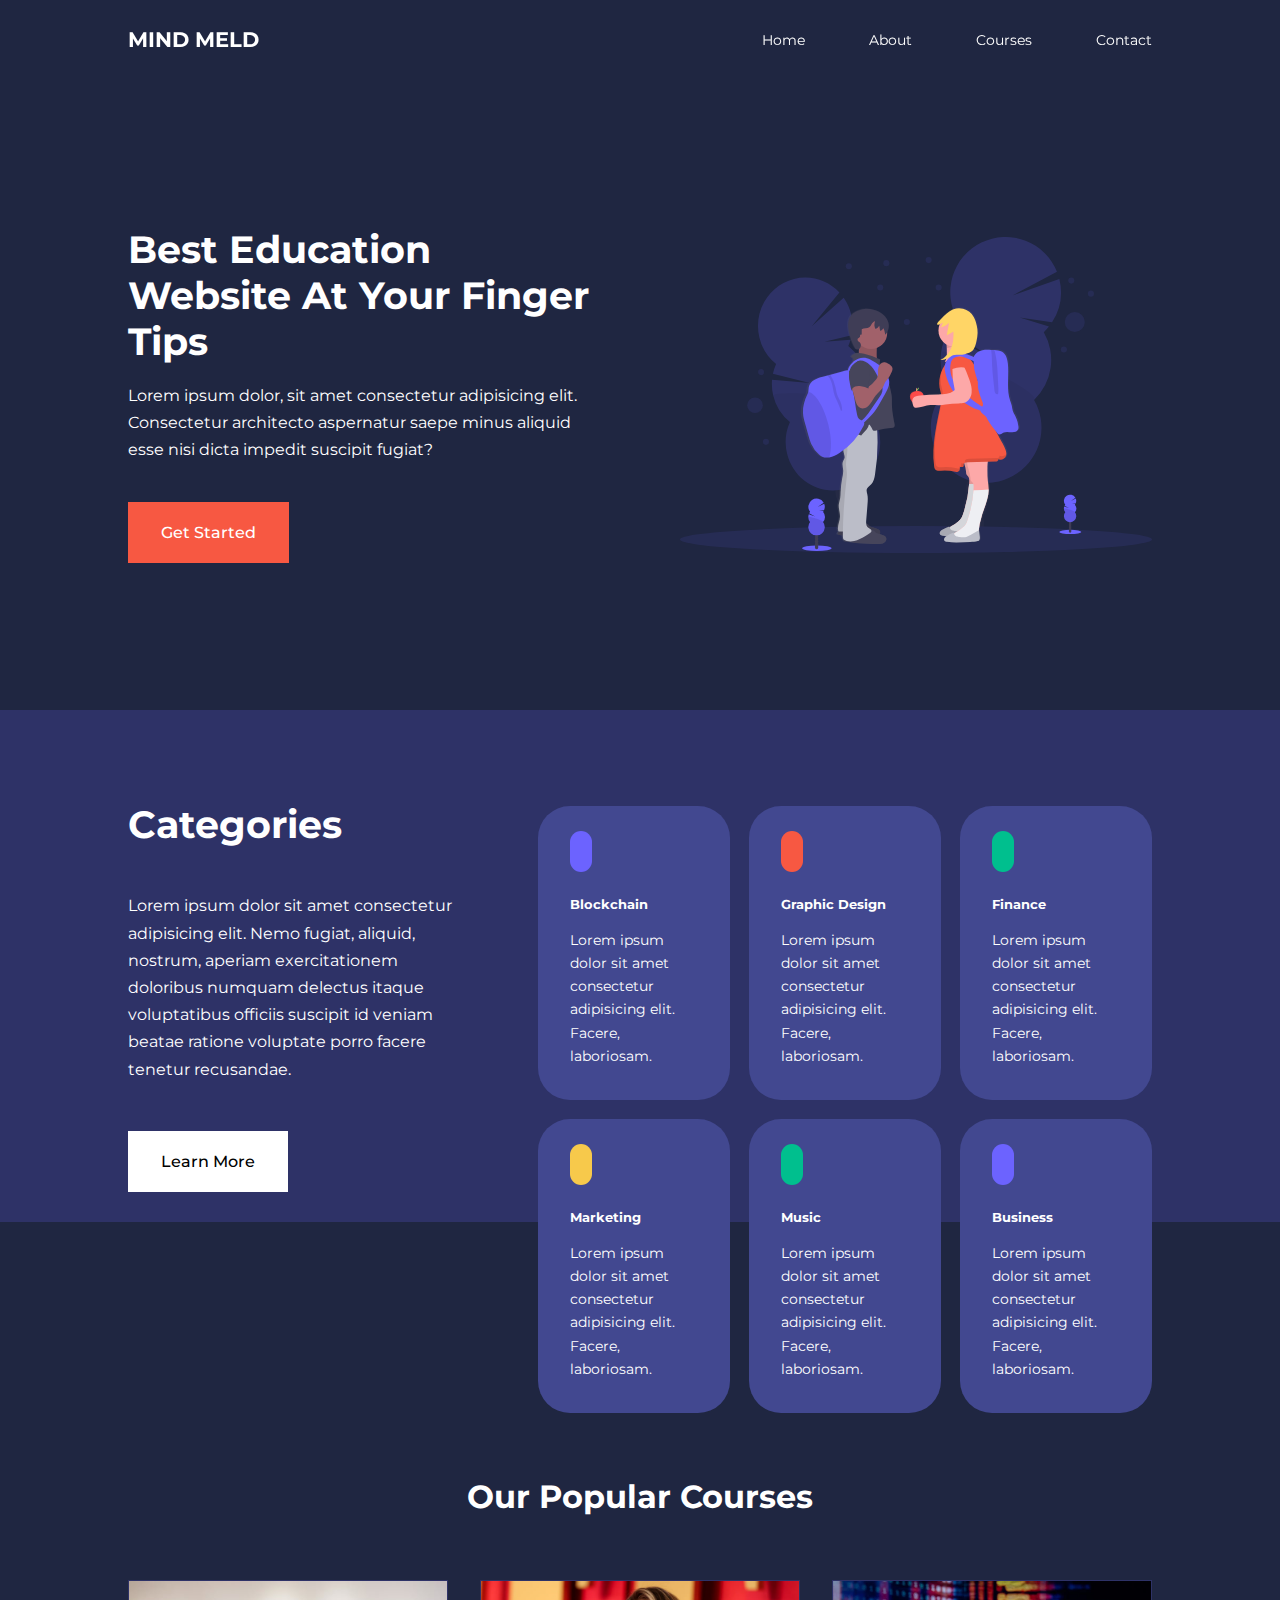
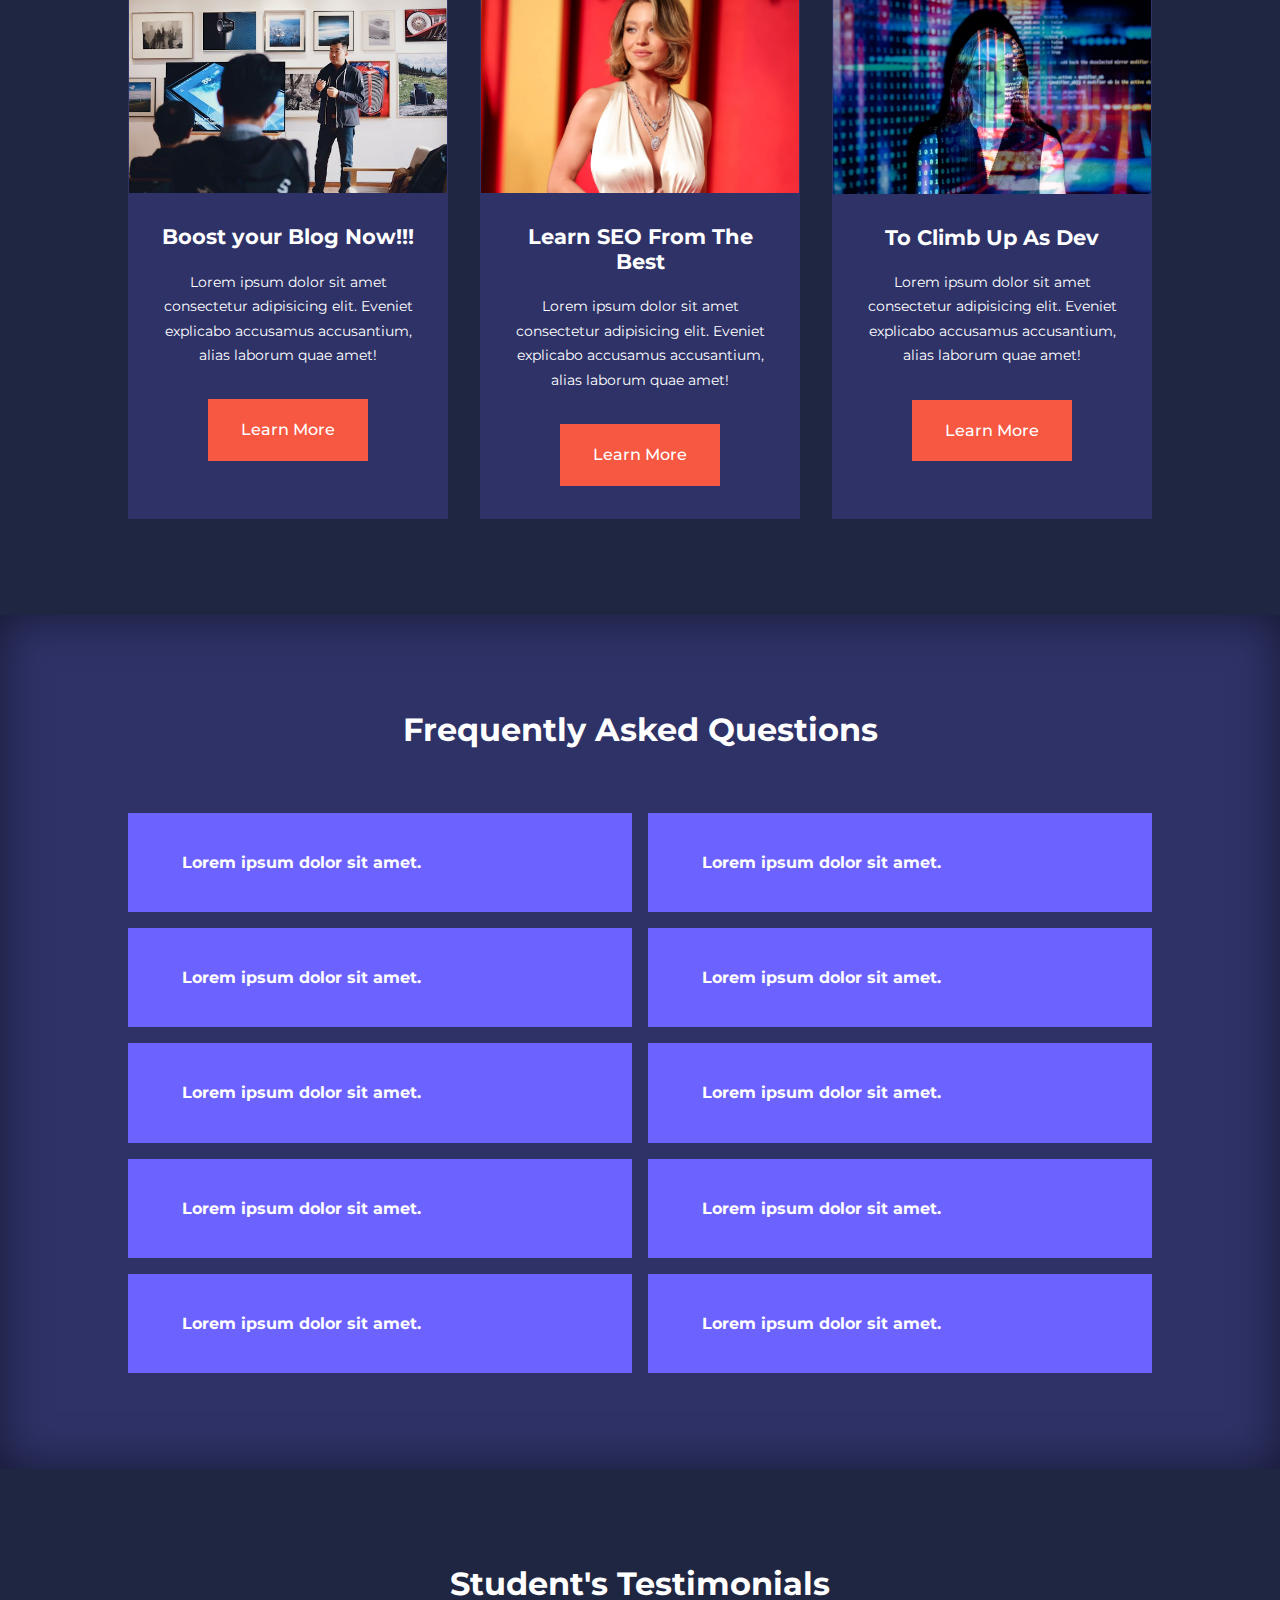
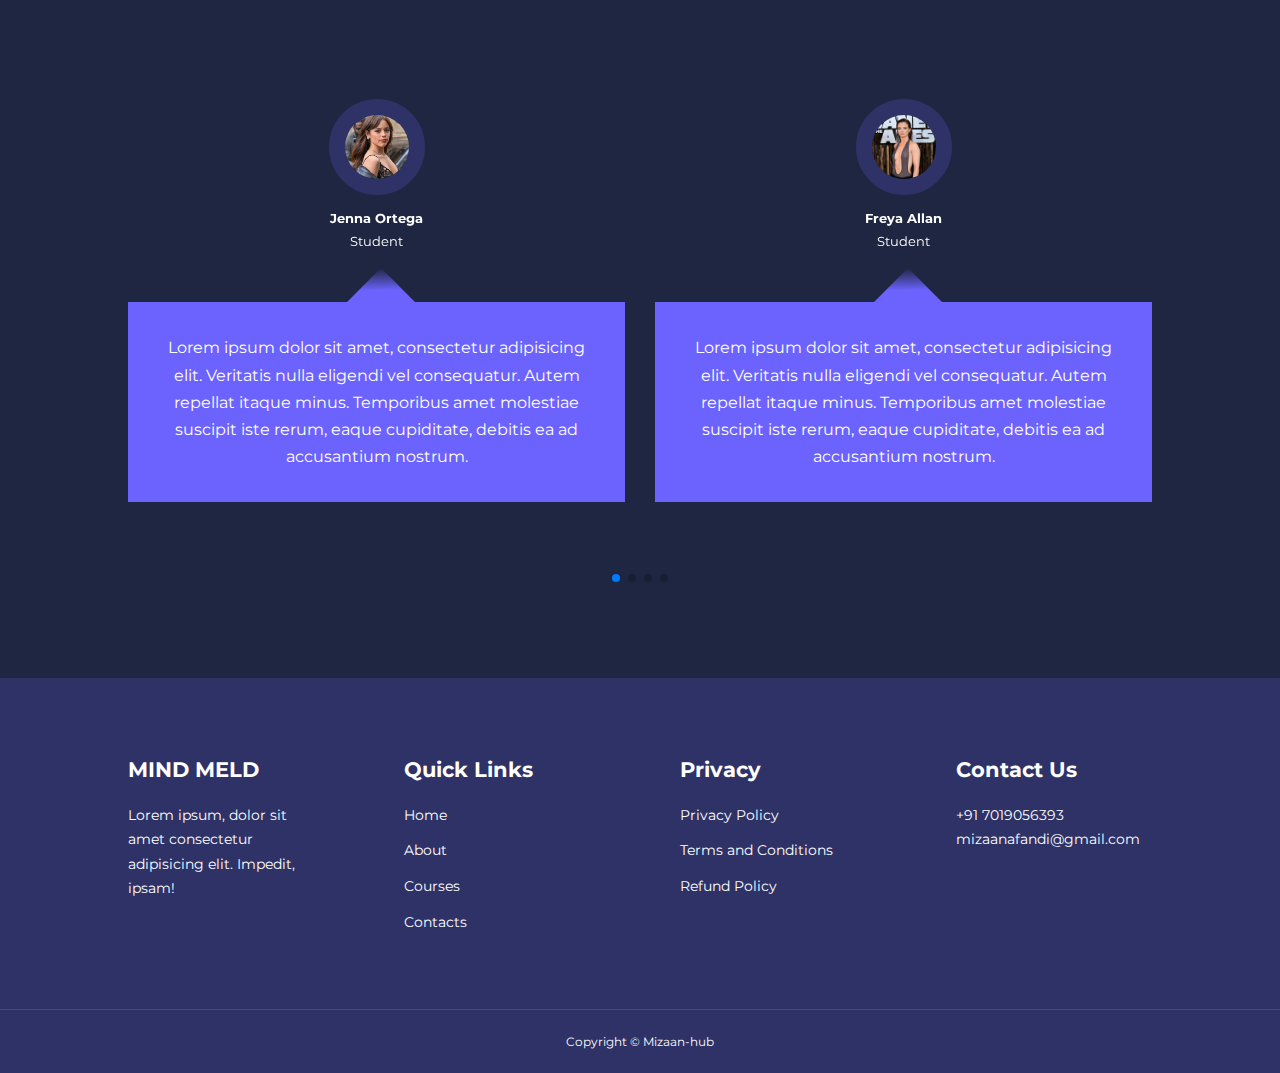
==== commit 23a128ed: "fixed bugs" ====
--- a/index.html
+++ b/index.html
@@ -132,7 +132,7 @@
         <div class="container courses__container">
             <article class="course">
                 <div class="course__img">
-                    <img src="./assets/pics/thumbnail-1.webp">
+                    <img src="./assets/pics/course-13.jpeg">
                 </div>
                 <div class="course__info">
                     <h4>Boost your Blog Now!!!</h4>
@@ -143,7 +143,7 @@
 
             <article class="course">
                 <div class="course__img">
-                    <img src="./assets/pics/thumbnail-2.webp">
+                    <img src="./assets/pics/course-20.webp">
                 </div>
                 <div class="course__info">
                     <h4>Learn SEO From The Best</h4>
@@ -154,7 +154,7 @@
 
             <article class="course">
                 <div class="course__img">
-                    <img src="./assets/pics/thumbnail-3.webp">
+                    <img src="./assets/pics/course-1.webp">
                 </div>
                 <div class="course__info">
                     <h4>To Climb Up As Dev</h4>
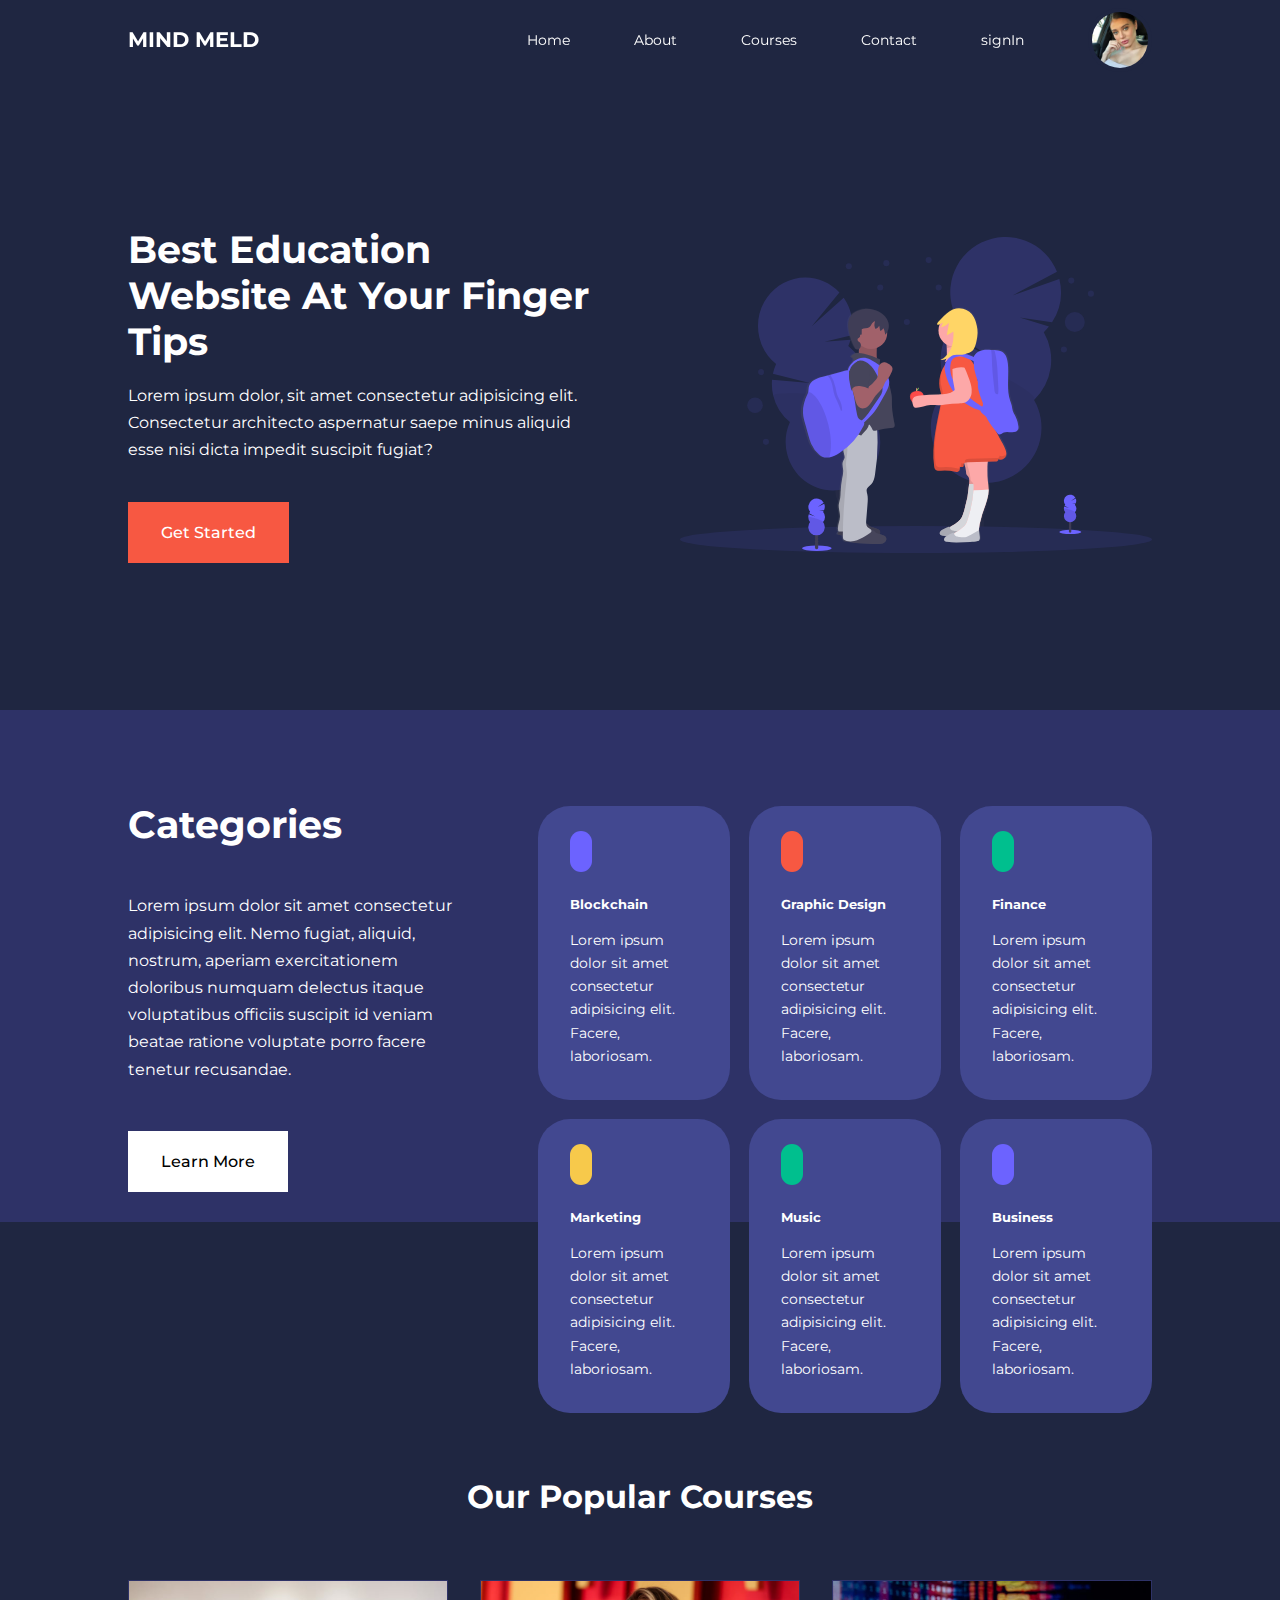
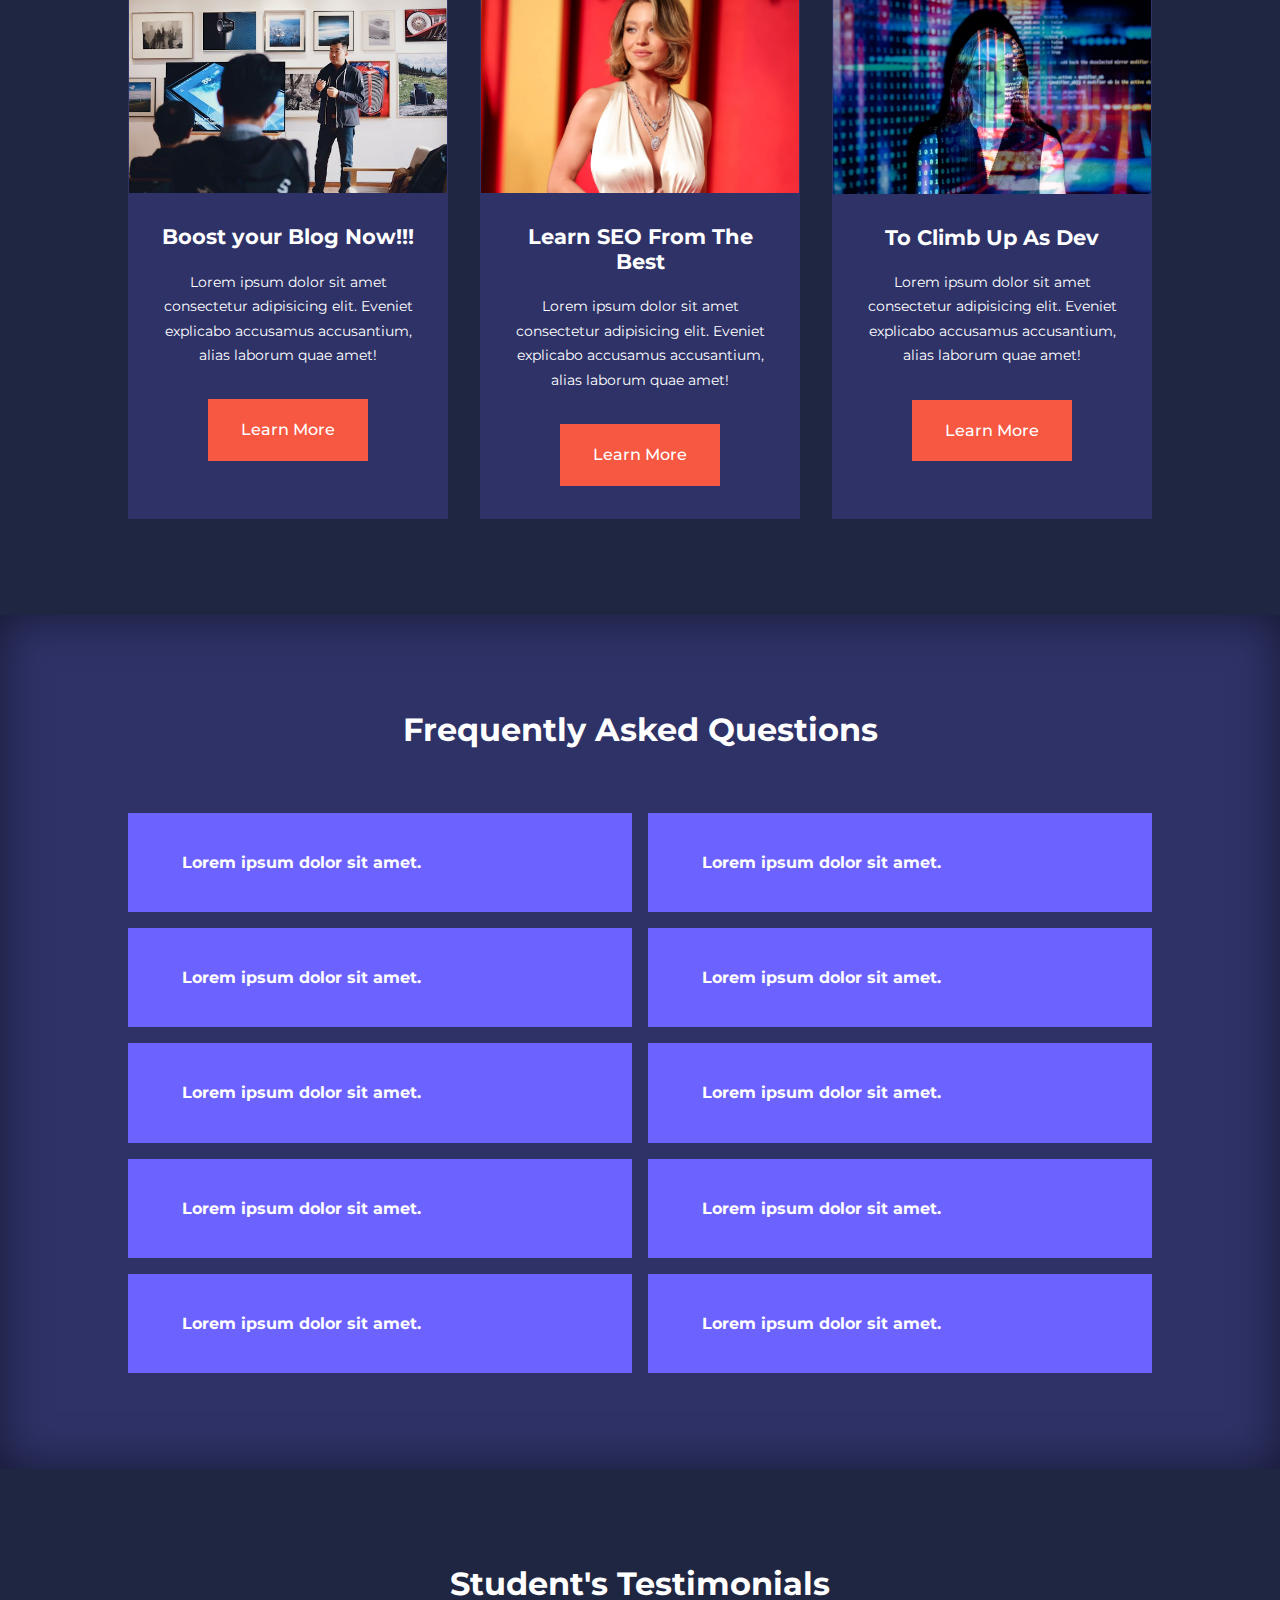
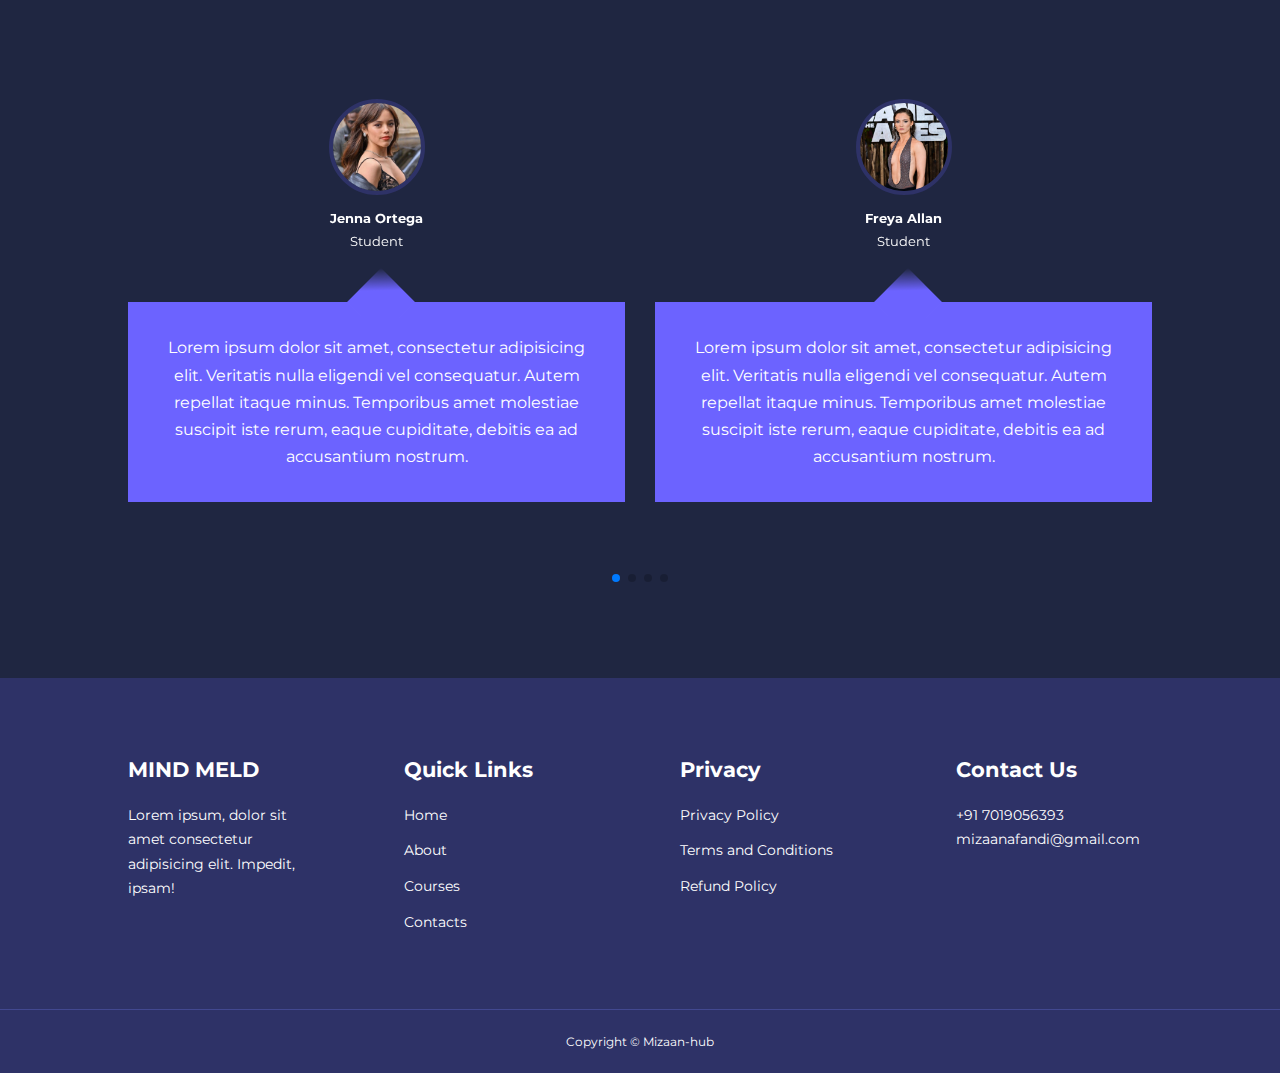
==== commit af3c1c7e: "Added Profile, Dashboard, signin, signup, logout" ====
--- a/index.html
+++ b/index.html
@@ -34,6 +34,16 @@
                 <li><a href="./assets/about/about.html">About</a></li>
                 <li><a href="./assets/courses/courses.html">Courses</a></li>
                 <li><a href="./assets/contact/contact.html">Contact</a></li>
+                <li><a href="./assets/signin/signIn.html">signIn</a></li>
+                <li class="nav__profile">
+                    <div class="profile__avatar">
+                        <img src="./assets/pics/profile-lana-rhoades-2.jpg">
+                    </div>
+                    <ul>
+                        <li><a href="./assets/dashboard/dashBoard.html">DashBoard</a></li>
+                        <li><a href="./assets/logout/logOut.html">Log Out</a></li>
+                    </ul>
+                </li>
             </ul>
             <button id="open-menu-btn"><i class="uil uil-bars"></i></button>
             <button id="close-menu-btn"><i class="uil uil-multiply"></i></button>
--- a/style.css
+++ b/style.css
@@ -134,6 +134,48 @@
     gap: 4rem;
 }
 
+.nav__profile{
+    position: relative;
+    cursor: pointer;
+}
+
+.profile__avatar{
+    width: 4rem;
+    height: 4rem;
+    border-radius: 50%;
+    overflow: hidden;
+    border: 0.3rem solid var(--color-bg);
+}
+
+.nav__profile ul{
+    position: absolute;
+    top: 125%;
+    right: 0;
+    display: flex;
+    flex-direction: column;
+    box-shadow: 0 3rem 3rem rgba(0,0,0,0.4);
+    visibility: hidden;
+    opacity: 0;
+    transition: var(--transition);
+}
+
+.nav__profile:hover > ul{
+    visibility: visible;
+    opacity: 1;
+}
+
+.nav__profile ul li a{
+    padding: 1rem;
+    background: var(--color-primary);
+    display: block;
+    width: 100%;
+}
+
+.nav__profile ul li:last-child:hover a{
+    background: var(--color-danger);
+    color: var(--color-bg);
+}
+
 .nav__menu a{
     font-size: 0.9rem;
     transition: var(--transition);
@@ -337,7 +379,7 @@
     overflow: hidden;
     margin: 0 auto 1rem;
     cursor: pointer;
-    border: 1rem solid var(--color-bg1);
+    border: 0.3rem solid var(--color-bg1);
 }
 
 .testimonial__info{
@@ -492,6 +534,10 @@
         animation-delay: 600ms;
     }
 
+    .nav__menu li:nth-child(5){
+        animation-delay: 800ms;
+    }
+
     @keyframes NavItems{
         0%{
             transform: rotateY(-180deg) rotateX(180deg) rotateZ(-180deg) scale(0.5);
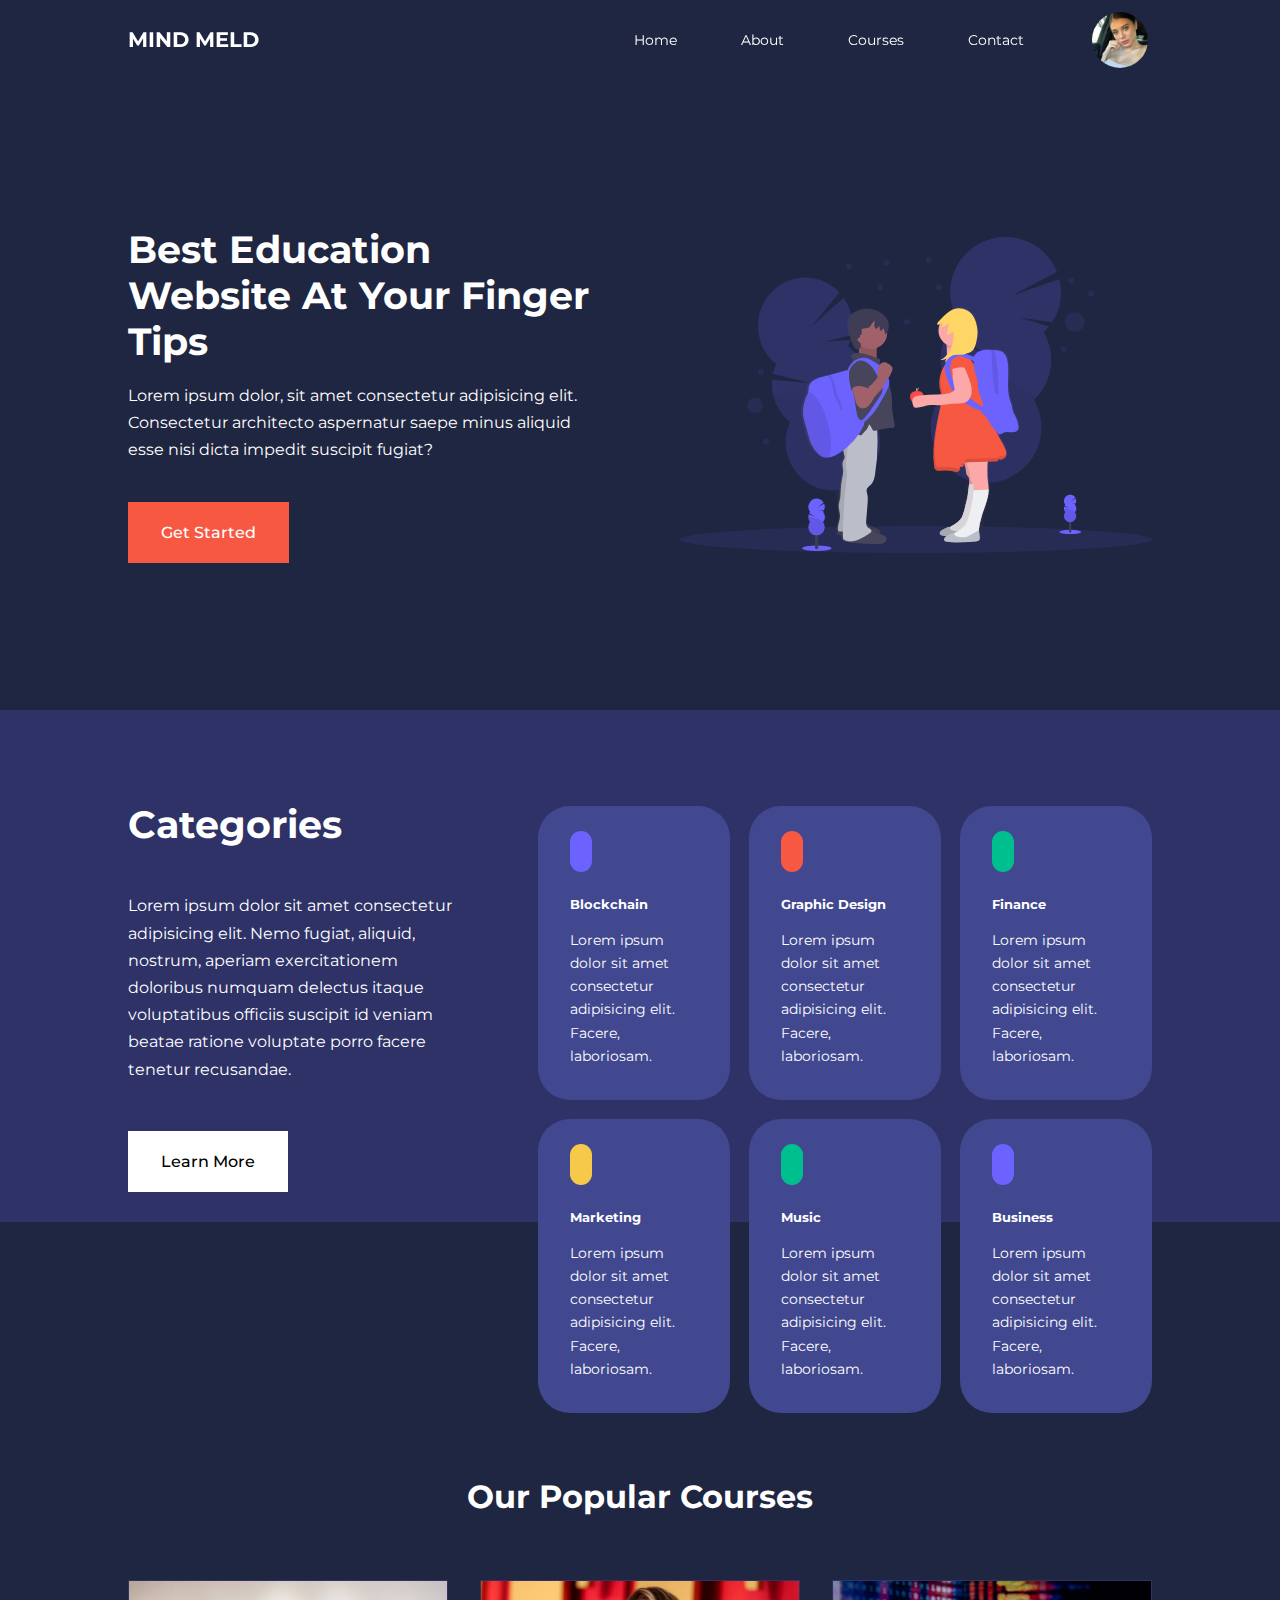
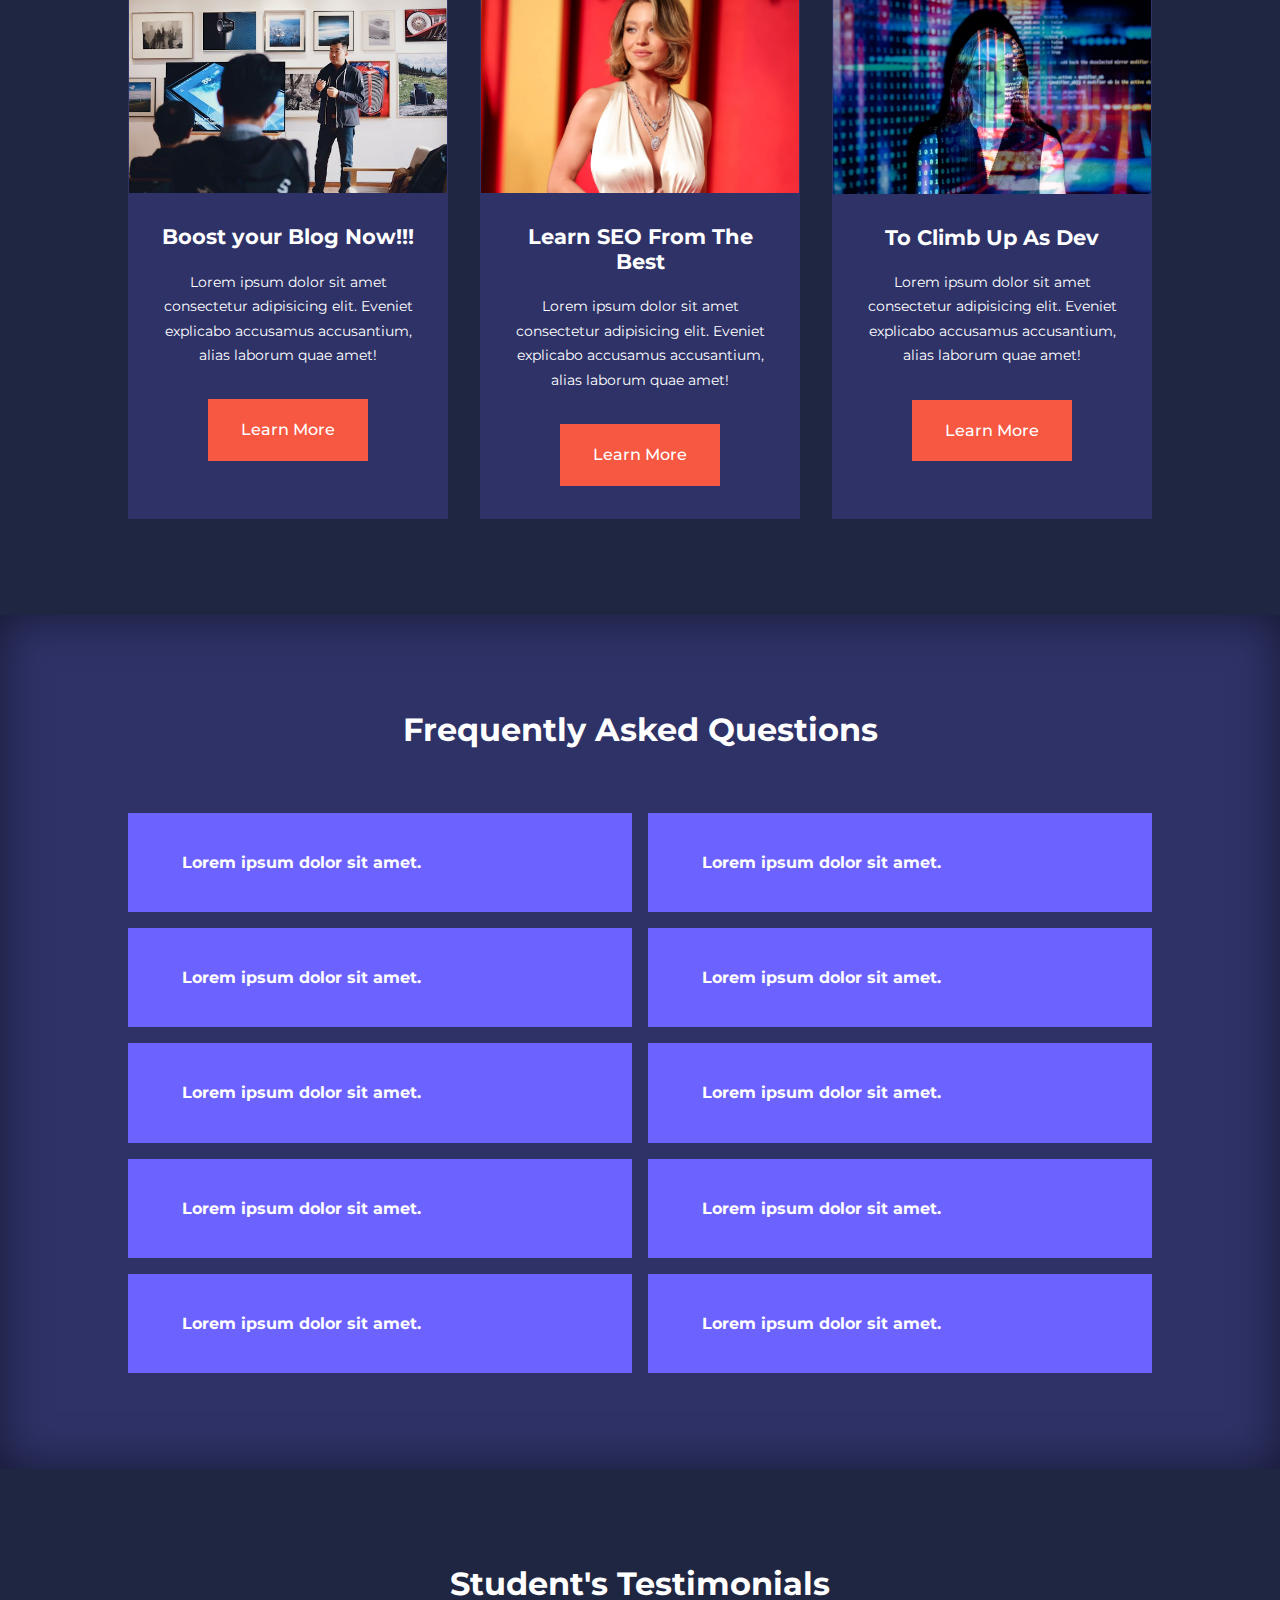
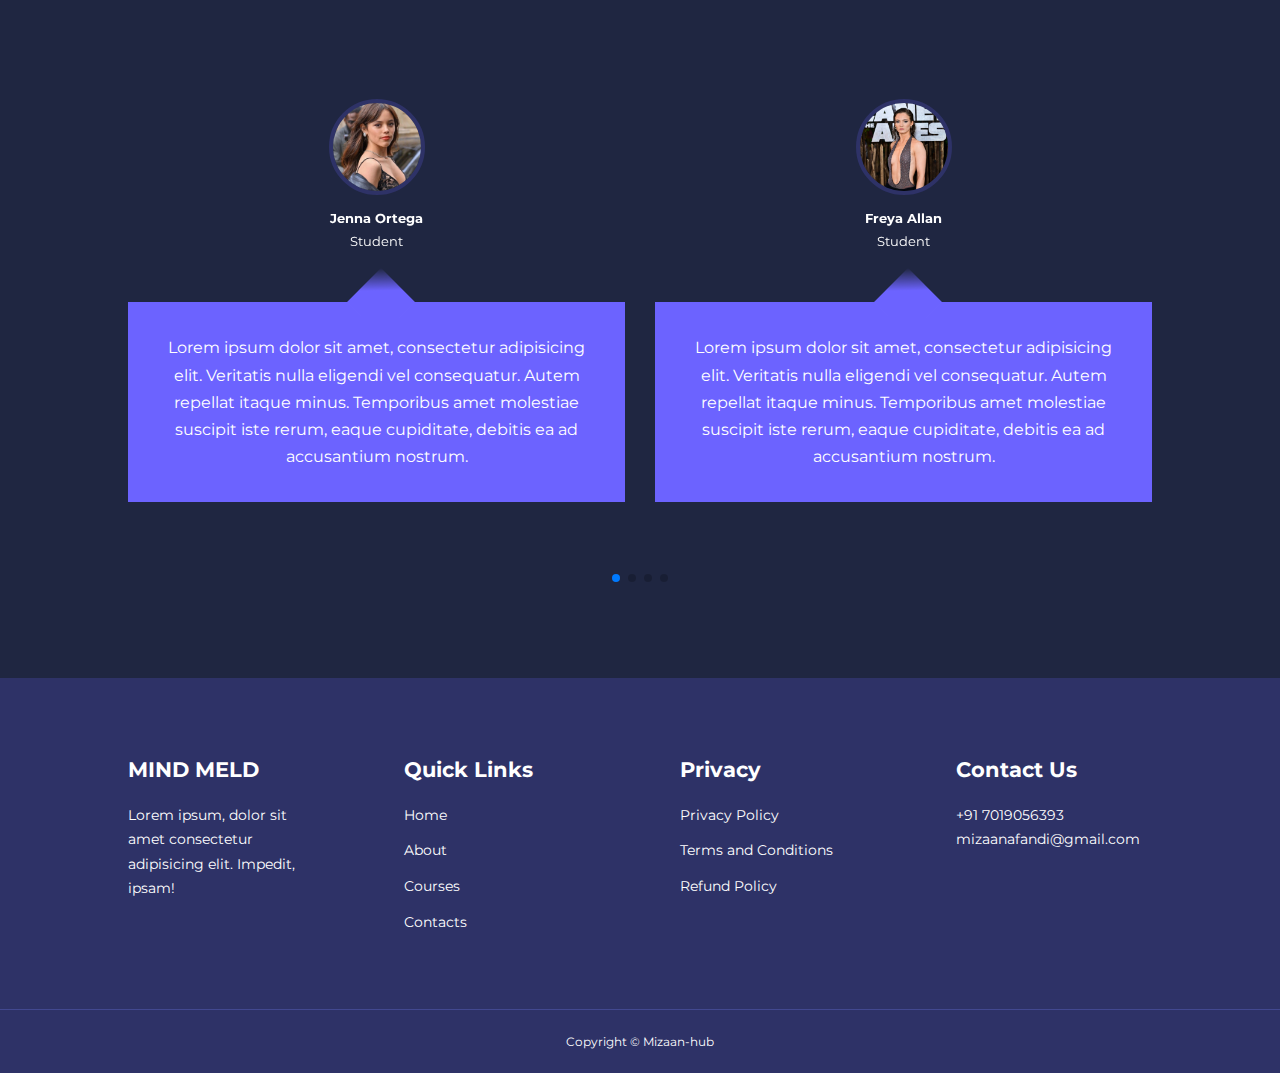
==== commit a21c27e0: "commented signIn" ====
--- a/index.html
+++ b/index.html
@@ -34,7 +34,7 @@
                 <li><a href="./assets/about/about.html">About</a></li>
                 <li><a href="./assets/courses/courses.html">Courses</a></li>
                 <li><a href="./assets/contact/contact.html">Contact</a></li>
-                <li><a href="./assets/signin/signIn.html">signIn</a></li>
+                <!-- <li><a href="./assets/signin/signIn.html">signIn</a></li> -->
                 <li class="nav__profile">
                     <div class="profile__avatar">
                         <img src="./assets/pics/profile-lana-rhoades-2.jpg">
